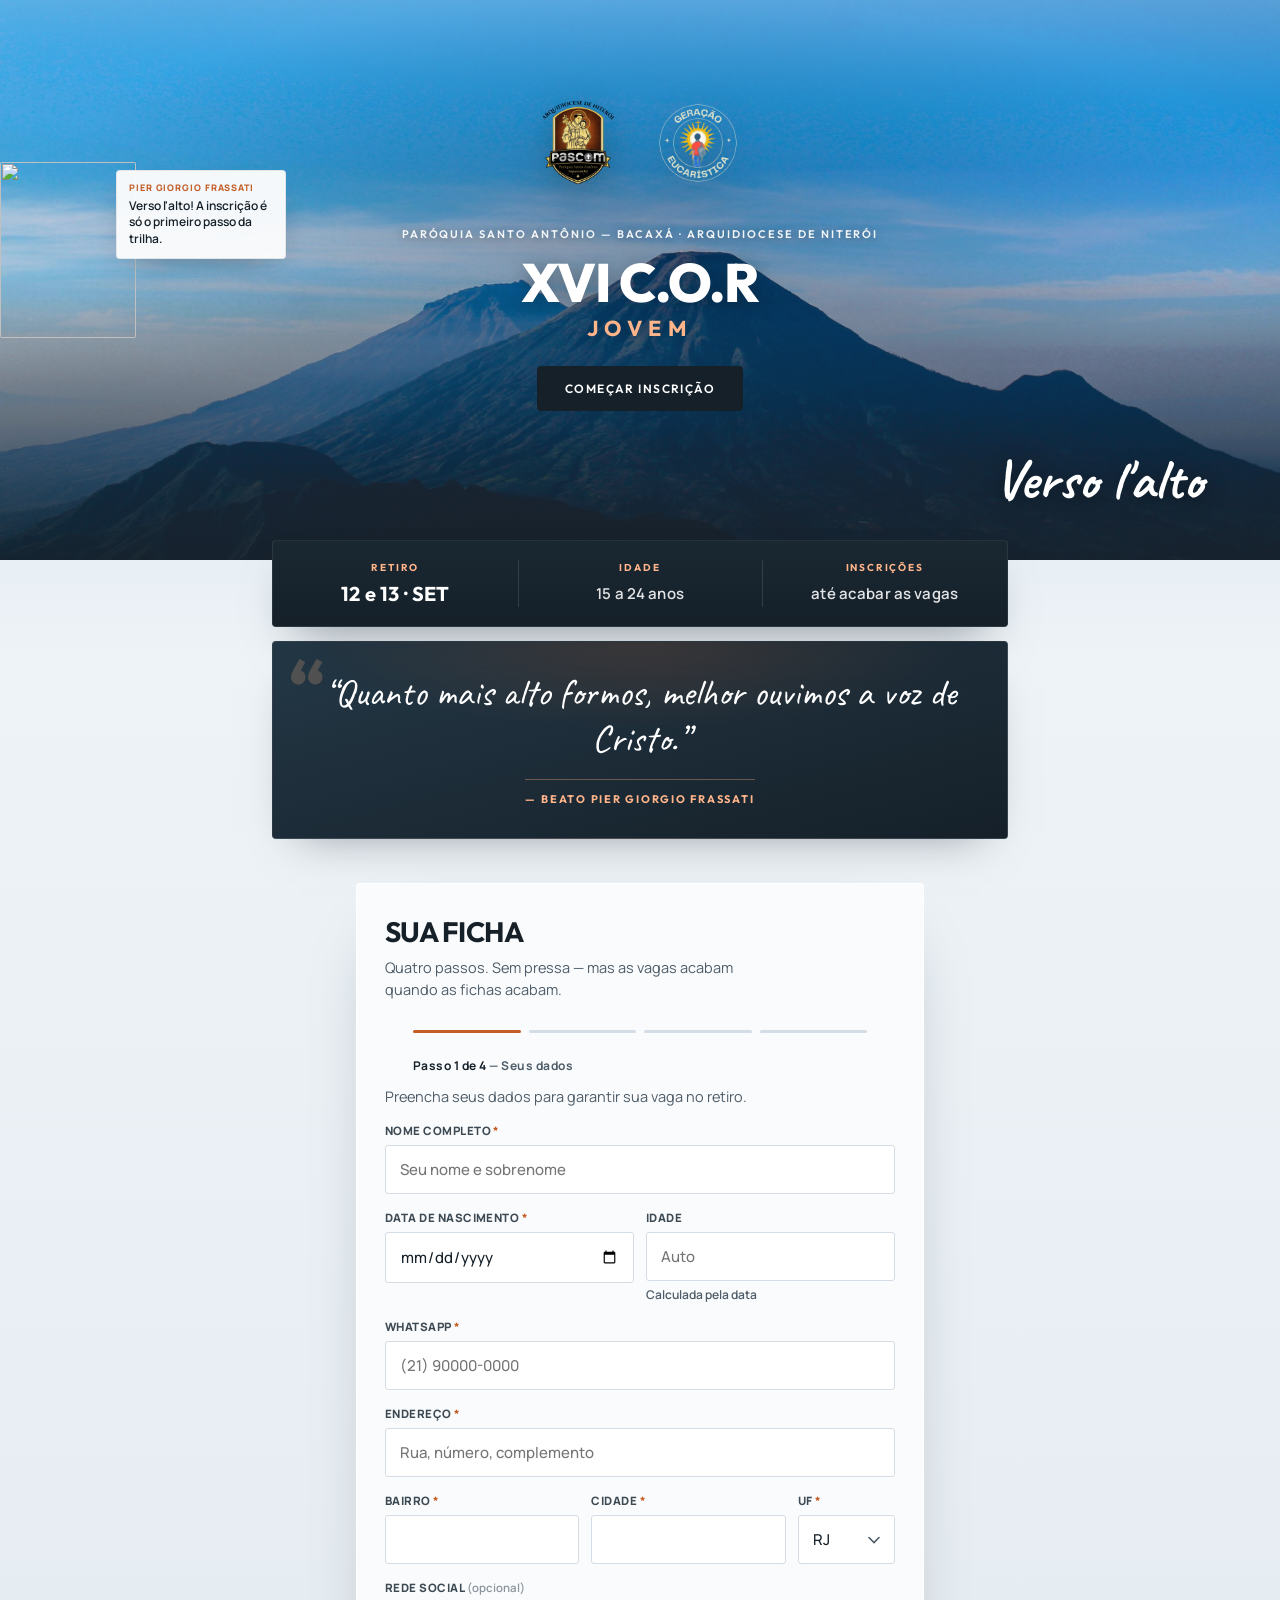
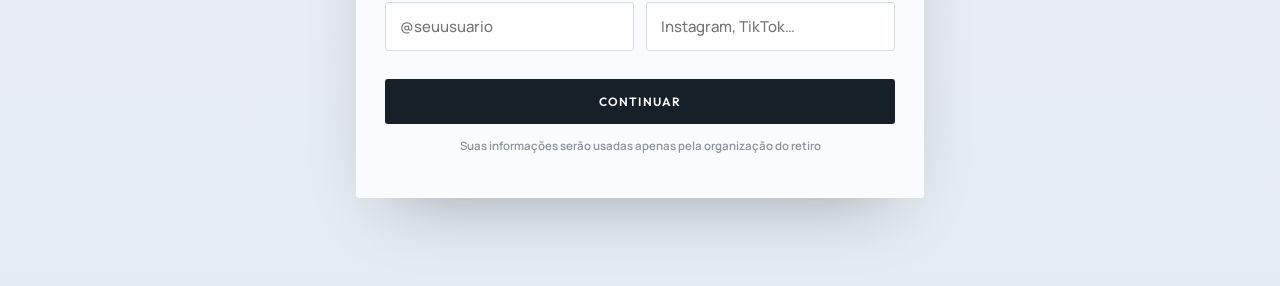
==== index.html @ f39b76f8 "Update registration UI with mountain hero, logos, and capacity features. Co-authored-by: Cursor <cur" ====
<!DOCTYPE html>
<html lang="pt-BR">
<head>
<meta charset="UTF-8">
<meta name="viewport" content="width=device-width, initial-scale=1.0">
<title>XVI C.O.R Jovem — Inscrição</title>
<link rel="preconnect" href="https://fonts.googleapis.com">
<link rel="preconnect" href="https://fonts.gstatic.com" crossorigin>
<link href="https://fonts.googleapis.com/css2?family=Caveat:wght@600;700&family=Manrope:wght@400;500;600;700;800&family=Outfit:wght@500;600;700;800&display=swap" rel="stylesheet">
<link rel="stylesheet" href="site.css">

</head>
<body>

<div class="saint-peeks" id="saintPeeks" aria-hidden="true">
  <div class="peek peek-left" data-i="0">
    <div class="peek-bubble"></div>
    <div class="peek-fig">
      <img src="image/peek-frassati.png" alt="" width="300" height="400" decoding="async">
    </div>
  </div>
  <div class="peek peek-left" data-i="1">
    <div class="peek-bubble"></div>
    <div class="peek-fig">
      <img src="image/peek-teresinha.png" alt="" width="300" height="400" decoding="async">
    </div>
  </div>
  <div class="peek peek-right" data-i="2">
    <div class="peek-bubble"></div>
    <div class="peek-fig">
      <img src="image/peek-carlo.png" alt="" width="300" height="400" decoding="async">
    </div>
  </div>
  <div class="peek peek-right" data-i="3">
    <div class="peek-bubble"></div>
    <div class="peek-fig">
      <img src="image/peek-jp2.png" alt="" width="300" height="400" decoding="async">
    </div>
  </div>
</div>

<header class="hero" aria-label="XVI C.O.R Jovem">
  <img class="hero-photo" src="image/montanha-azul.jpg" alt="" width="1600" height="900" decoding="async" fetchpriority="high">
  <div class="hero-inner">
    <div class="hero-logos" aria-label="Parceiros">
      <img class="hero-logo hero-logo-pascom" src="image/logo-1.png" alt="Pascom — Paróquia Santo Antônio" width="120" height="160" decoding="async">
      <img class="hero-logo hero-logo-geracao" src="image/logo-2.png" alt="Geração Eucarística" width="120" height="120" decoding="async">
    </div>
    <p class="parish">Paróquia Santo Antônio — Bacaxá · Arquidiocese de Niterói</p>
    <h1 class="brand">XVI C.O.R<em>Jovem</em></h1>
    <a class="hero-cta" href="#inscricao">Começar inscrição</a>
  </div>
  <span class="motto" aria-hidden="true">Verso l'alto</span>
</header>

<section class="showcase" aria-label="Sobre o retiro">
  <div class="trail" id="trailMeta">
    <div class="trail-card">
      <div>
        <span class="k">Retiro</span>
        <span class="v">12 e 13 · SET</span>
      </div>
      <div>
        <span class="k">Idade</span>
        <span class="v sm">15 a 24 anos</span>
      </div>
      <div>
        <span class="k">Inscrições</span>
        <span class="v sm" id="trailInsc">até acabar as vagas</span>
      </div>
    </div>
  </div>

  <div class="quote-band" id="quoteBand">
    <blockquote>
      <p>“Quanto mais alto formos, melhor ouvimos a voz de Cristo.”</p>
      <cite>— Beato Pier Giorgio Frassati</cite>
    </blockquote>
  </div>
</section>

<main class="climb" id="inscricao">
  <div class="board">
    <div class="board-head">
      <h2>Sua ficha</h2>
      <p>Quatro passos. Sem pressa — mas as vagas acabam quando as fichas acabam.</p>
    </div>

    <form id="regForm" novalidate>
      <div class="progress" id="progress" aria-hidden="true">
        <span class="current"></span><span></span><span></span><span></span>
      </div>
      <p class="step-label" id="stepLabel"><strong>Passo 1 de 4</strong> — Seus dados</p>

      <section class="step active" data-step="0" aria-labelledby="step1-title">
        <h2 class="sr-only" id="step1-title">Dados do jovem</h2>
        <p class="section-lead">Preencha seus dados para garantir sua vaga no retiro.</p>

        <div class="field">
          <label class="lbl" for="nome">Nome completo <span class="req">*</span></label>
          <input class="ctrl" type="text" id="nome" name="nome" autocomplete="name" required placeholder="Seu nome e sobrenome">
          <p class="field-error" data-for="nome">Informe seu nome completo.</p>
        </div>

        <div class="field">
          <div class="row2">
            <div>
              <label class="lbl" for="nascimento">Data de nascimento <span class="req">*</span></label>
              <input class="ctrl" type="date" id="nascimento" name="nascimento" required>
              <p class="field-error" data-for="nascimento">Informe a data de nascimento.</p>
            </div>
            <div>
              <label class="lbl" for="idade">Idade</label>
              <input class="ctrl" type="number" id="idade" name="idade" min="15" max="24" readonly tabindex="-1" placeholder="Auto">
              <p class="hint">Calculada pela data</p>
            </div>
          </div>
          <p class="field-error" data-for="idade" id="idadeError">O retiro é para jovens de 15 a 24 anos.</p>
        </div>

        <div class="field">
          <label class="lbl" for="whatsapp">WhatsApp <span class="req">*</span></label>
          <input class="ctrl" type="tel" id="whatsapp" name="whatsapp" inputmode="numeric" autocomplete="tel" required placeholder="(21) 90000-0000">
          <p class="field-error" data-for="whatsapp">Informe um WhatsApp válido com DDD.</p>
        </div>

        <div class="field">
          <label class="lbl" for="endereco">Endereço <span class="req">*</span></label>
          <input class="ctrl" type="text" id="endereco" name="endereco" autocomplete="street-address" required placeholder="Rua, número, complemento">
          <p class="field-error" data-for="endereco">Informe o endereço.</p>
        </div>

        <div class="field">
          <div class="row3">
            <div>
              <label class="lbl" for="bairro">Bairro <span class="req">*</span></label>
              <input class="ctrl" type="text" id="bairro" required>
              <p class="field-error" data-for="bairro">Informe o bairro.</p>
            </div>
            <div>
              <label class="lbl" for="cidade">Cidade <span class="req">*</span></label>
              <input class="ctrl" type="text" id="cidade" required>
              <p class="field-error" data-for="cidade">Informe a cidade.</p>
            </div>
            <div>
              <label class="lbl" for="uf">UF <span class="req">*</span></label>
              <select class="ctrl" id="uf" required>
                <option value="">—</option>
                <option value="AC">AC</option><option value="AL">AL</option><option value="AP">AP</option>
                <option value="AM">AM</option><option value="BA">BA</option><option value="CE">CE</option>
                <option value="DF">DF</option><option value="ES">ES</option><option value="GO">GO</option>
                <option value="MA">MA</option><option value="MT">MT</option><option value="MS">MS</option>
                <option value="MG">MG</option><option value="PA">PA</option><option value="PB">PB</option>
                <option value="PR">PR</option><option value="PE">PE</option><option value="PI">PI</option>
                <option value="RJ" selected>RJ</option><option value="RN">RN</option><option value="RS">RS</option>
                <option value="RO">RO</option><option value="RR">RR</option><option value="SC">SC</option>
                <option value="SP">SP</option><option value="SE">SE</option><option value="TO">TO</option>
              </select>
            </div>
          </div>
        </div>

        <div class="field">
          <label class="lbl">Rede social <span class="opt">(opcional)</span></label>
          <div class="row2">
            <input class="ctrl" type="text" id="rede1" placeholder="@seuusuario" autocomplete="off">
            <input class="ctrl" type="text" id="rede1nome" placeholder="Instagram, TikTok…" autocomplete="off">
          </div>
        </div>

        <div class="callout" id="minorBox">
          <p class="callout-title">Contato do responsável (menor de 18 anos)</p>
          <div class="field tight">
            <label class="lbl" for="respNome">Nome do responsável <span class="req">*</span></label>
            <input class="ctrl" type="text" id="respNome" placeholder="Pai, mãe ou responsável">
            <p class="field-error" data-for="respNome">Informe o nome do responsável.</p>
          </div>
          <div class="field tight" style="margin-bottom:10px;">
            <label class="lbl" for="respTel">Telefone do responsável <span class="req">*</span></label>
            <input class="ctrl" type="tel" id="respTel" inputmode="numeric" placeholder="(21) 90000-0000">
            <p class="field-error" data-for="respTel">Informe o telefone do responsável.</p>
          </div>
        </div>
      </section>

      <section class="step" data-step="1" aria-labelledby="step2-title">
        <h2 class="sr-only" id="step2-title">Fé e vida na igreja</h2>
        <p class="section-lead">Conte um pouco sobre sua caminhada de fé.</p>

        <div class="field">
          <span class="lbl">Pais católicos?</span>
          <div class="choice-group" data-group="paisCatolicos">
            <label class="choice"><input type="radio" name="paisCatolicos" value="sim">Sim</label>
            <label class="choice"><input type="radio" name="paisCatolicos" value="nao">Não</label>
          </div>
        </div>
        <div class="field">
          <span class="lbl">Você é católico?</span>
          <div class="choice-group" data-group="ehCatolico">
            <label class="choice"><input type="radio" name="ehCatolico" value="sim">Sim</label>
            <label class="choice"><input type="radio" name="ehCatolico" value="nao">Não</label>
          </div>
        </div>
        <div class="field">
          <span class="lbl">Sacramentos já recebidos</span>
          <div class="check-grid" id="sacramentos">
            <label class="chk"><input type="checkbox" value="Batismo">Batismo</label>
            <label class="chk"><input type="checkbox" value="Primeira Comunhão">1ª Comunhão</label>
            <label class="chk"><input type="checkbox" value="Confissão">Confissão</label>
            <label class="chk"><input type="checkbox" value="Crisma">Crisma</label>
            <label class="chk"><input type="checkbox" value="Matrimônio">Matrimônio</label>
            <label class="chk"><input type="checkbox" value="Ainda não sou católico">Ainda não sou católico</label>
          </div>
        </div>
        <div class="field">
          <label class="lbl" for="movimento">Movimento ou pastoral <span class="opt">(opcional)</span></label>
          <input class="ctrl" type="text" id="movimento" placeholder="Qual e onde? Deixe em branco se não participa">
        </div>
        <div class="field">
          <span class="lbl">Participa das missas dominicais?</span>
          <div class="choice-group" data-group="missas">
            <label class="choice"><input type="radio" name="missas" value="sim">Sim</label>
            <label class="choice"><input type="radio" name="missas" value="nao">Não</label>
          </div>
          <div class="conditional" id="missasOndeBox">
            <input class="ctrl" type="text" id="missasOnde" placeholder="Em qual igreja ou paróquia?">
          </div>
        </div>
      </section>

      <section class="step" data-step="2" aria-labelledby="step3-title">
        <h2 class="sr-only" id="step3-title">Saúde</h2>
        <p class="section-lead">Essas informações ajudam a equipe a cuidar de você com segurança.</p>

        <div class="field">
          <span class="lbl">Possui comorbidade ou problema de saúde?</span>
          <div class="choice-group" data-group="comorbidade">
            <label class="choice"><input type="radio" name="comorbidade" value="sim">Sim</label>
            <label class="choice"><input type="radio" name="comorbidade" value="nao">Não</label>
          </div>
          <div class="conditional" id="comorbidadeQualBox">
            <input class="ctrl" type="text" id="comorbidadeQual" placeholder="Qual?">
          </div>
        </div>
        <div class="field">
          <span class="lbl">Usa medicamento com frequência?</span>
          <div class="choice-group" data-group="medicamento">
            <label class="choice"><input type="radio" name="medicamento" value="sim">Sim</label>
            <label class="choice"><input type="radio" name="medicamento" value="nao">Não</label>
          </div>
          <div class="conditional" id="medicamentoQualBox">
            <input class="ctrl" type="text" id="medicamentoQual" placeholder="Qual medicamento?">
          </div>
        </div>
        <div class="field">
          <span class="lbl">Alergia a medicamento ou alimentação?</span>
          <div class="choice-group" data-group="alergia">
            <label class="choice"><input type="radio" name="alergia" value="sim">Sim</label>
            <label class="choice"><input type="radio" name="alergia" value="nao">Não</label>
          </div>
          <div class="conditional" id="alergiaQualBox">
            <input class="ctrl" type="text" id="alergiaQual" placeholder="Qual alergia?">
          </div>
        </div>
        <div class="field">
          <label class="lbl">Em caso de urgência <span class="req">*</span></label>
          <div class="row2">
            <div>
              <input class="ctrl" type="text" id="urgenciaNome" required placeholder="Nome do contato">
              <p class="field-error" data-for="urgenciaNome">Informe o nome.</p>
            </div>
            <div>
              <select class="ctrl" id="urgenciaParentesco" required>
                <option value="">Parentesco</option>
                <option value="Pai">Pai</option>
                <option value="Mãe">Mãe</option>
                <option value="Avô/Avó">Avô/Avó</option>
                <option value="Irmão/Irmã">Irmão/Irmã</option>
                <option value="Tio/Tia">Tio/Tia</option>
                <option value="Cônjuge">Cônjuge</option>
                <option value="Responsável legal">Responsável legal</option>
                <option value="Outro">Outro</option>
              </select>
              <p class="field-error" data-for="urgenciaParentesco">Informe o parentesco.</p>
            </div>
          </div>
          <div style="margin-top:10px;">
            <input class="ctrl" type="tel" id="urgenciaTel" inputmode="numeric" required placeholder="(21) 90000-0000">
            <p class="field-error" data-for="urgenciaTel">Informe o telefone.</p>
          </div>
        </div>
      </section>

      <section class="step" data-step="3" aria-labelledby="step4-title">
        <h2 class="sr-only" id="step4-title">Sobre o retiro e confirmação</h2>
        <p class="section-lead">Último passo — expectativas e confirmação da inscrição.</p>

        <div class="field">
          <label class="lbl" for="comoSoube">Como soube do XVI C.O.R Jovem? <span class="opt">(opcional)</span></label>
          <input class="ctrl" type="text" id="comoSoube" placeholder="Indicação, redes, paróquia…">
        </div>
        <div class="field">
          <label class="lbl" for="expectativa">Sua expectativa para o retiro <span class="opt">(opcional)</span></label>
          <textarea class="ctrl" id="expectativa" placeholder="O que você espera viver nesses dias?"></textarea>
        </div>
        <div class="field">
          <span class="lbl">Quer adquirir a camisa do retiro?</span>
          <p class="hint" style="margin-bottom:8px;">O valor será informado em breve pela equipe.</p>
          <div class="choice-group" data-group="camisa">
            <label class="choice"><input type="radio" name="camisa" value="sim">Sim</label>
            <label class="choice"><input type="radio" name="camisa" value="nao">Não</label>
          </div>
          <div class="conditional" id="camisaTamanhoBox">
            <label class="lbl" for="tamanho">Tamanho</label>
            <select class="ctrl" id="tamanho">
              <option value="">Selecione</option>
              <option>PP</option><option>P</option><option>M</option>
              <option>G</option><option>GG</option><option>XG</option>
            </select>
          </div>
        </div>
        <div class="field">
          <div class="consent">
            <p>Declaro que as informações preenchidas nesta ficha são verdadeiras e autorizo minha participação no XVI C.O.R Jovem, nos dias 12 e 13 de setembro.</p>
            <label class="consent-check">
              <input type="checkbox" id="consentCheck" required>
              <span>Li e confirmo as informações acima</span>
            </label>
            <p class="field-error" data-for="consentCheck">Confirme as informações para continuar.</p>
          </div>
        </div>
        <div class="callout" id="respConsentBox">
          <p class="callout-title">Autorização do responsável</p>
          <div class="field tight">
            <label class="lbl" for="respCpf">CPF do responsável <span class="req">*</span></label>
            <input class="ctrl" type="text" id="respCpf" inputmode="numeric" placeholder="000.000.000-00" maxlength="14">
            <p class="field-error" data-for="respCpf">Informe o CPF do responsável.</p>
          </div>
          <label class="consent-check" style="margin:12px 0 10px;">
            <input type="checkbox" id="respConsentCheck">
            <span>Na condição de responsável, declaro que li todas as informações desta ficha, que são verídicas, e autorizo o(a) jovem acima descrito a participar do XVI C.O.R Jovem, nos dias 12 e 13 de setembro.</span>
          </label>
          <p class="field-error" data-for="respConsentCheck">O responsável precisa autorizar a participação.</p>
        </div>
      </section>

      <div class="nav">
        <button type="button" class="btn btn-ghost" id="prevBtn" hidden>Voltar</button>
        <button type="button" class="btn btn-primary" id="nextBtn">Continuar</button>
        <button type="submit" class="btn btn-primary" id="submitBtn" hidden>Confirmar inscrição</button>
      </div>
      <p class="privacy">Suas informações serão usadas apenas pela organização do retiro</p>
      <p class="banner-err" id="errorMsg" role="alert"></p>
    </form>

    <div class="success" id="successPanel">
      <div class="badge" aria-hidden="true">✓</div>
      <h2>No cume!</h2>
      <p>Que alegria, <span class="name" id="successName"></span>!</p>
      <p>Sua inscrição no XVI C.O.R Jovem está confirmada. Fique de olho no WhatsApp — a organização envia o próximo passo em breve.</p>
      <p class="privacy" style="margin-top:18px" id="successId"></p>
    </div>

    <div class="closed" id="closedPanel" role="status">
      <div class="badge" aria-hidden="true">70</div>
      <h2>Inscrições encerradas</h2>
      <p>As <strong>70 vagas</strong> do XVI C.O.R Jovem já foram preenchidas.</p>
      <p>Obrigado pelo interesse! Se surgir alguma vaga, a organização avisará pelos canais da paróquia.</p>
      <p class="spots">Limite atingido · Verso l'alto</p>
    </div>
  </div>
</main>

<script src="config.js"></script>
<script>
(function(){
  const DRAFT_KEY = 'cor-jovem-draft-v1';
  const STEPS = [
    { label: 'Seus dados' },
    { label: 'Fé e igreja' },
    { label: 'Saúde' },
    { label: 'Confirmação' }
  ];

  const form = document.getElementById('regForm');
  const steps = [...form.querySelectorAll('.step')];
  const progress = document.getElementById('progress');
  const stepLabel = document.getElementById('stepLabel');
  const prevBtn = document.getElementById('prevBtn');
  const nextBtn = document.getElementById('nextBtn');
  const submitBtn = document.getElementById('submitBtn');
  const errorMsg = document.getElementById('errorMsg');
  const idade = document.getElementById('idade');
  const nascimento = document.getElementById('nascimento');
  const minorBox = document.getElementById('minorBox');
  const respConsentBox = document.getElementById('respConsentBox');

  let current = 0;

  const FIELD_IDS = [
    'nome','nascimento','whatsapp','endereco','bairro','cidade','uf',
    'rede1','rede1nome','respNome','respTel','respCpf',
    'movimento','missasOnde','comorbidadeQual','medicamentoQual','alergiaQual',
    'urgenciaNome','urgenciaParentesco','urgenciaTel','comoSoube','expectativa','tamanho'
  ];
  const RADIO_NAMES = [
    'paisCatolicos','ehCatolico','missas','comorbidade','medicamento','alergia','camisa'
  ];

  function showError(msg){
    errorMsg.textContent = msg;
    errorMsg.classList.add('show');
  }
  function clearBanner(){ errorMsg.classList.remove('show'); }

  function setFieldError(id, on){
    const el = document.getElementById(id);
    const err = form.querySelector('.field-error[data-for="'+id+'"]');
    if(el) el.classList.toggle('is-invalid', !!on);
    if(err) err.classList.toggle('show', !!on);
  }

  function clearFieldErrors(scope){
    (scope || form).querySelectorAll('.is-invalid').forEach(el => el.classList.remove('is-invalid'));
    (scope || form).querySelectorAll('.field-error.show').forEach(el => el.classList.remove('show'));
  }

  function maskPhone(v){
    const d = v.replace(/\D/g,'').slice(0,11);
    if(d.length <= 2) return d.length ? '('+d : '';
    if(d.length <= 7) return '('+d.slice(0,2)+') '+d.slice(2);
    return '('+d.slice(0,2)+') '+d.slice(2,7)+'-'+d.slice(7);
  }
  function maskCpf(v){
    const d = v.replace(/\D/g,'').slice(0,11);
    if(d.length <= 3) return d;
    if(d.length <= 6) return d.slice(0,3)+'.'+d.slice(3);
    if(d.length <= 9) return d.slice(0,3)+'.'+d.slice(3,6)+'.'+d.slice(6);
    return d.slice(0,3)+'.'+d.slice(3,6)+'.'+d.slice(6,9)+'-'+d.slice(9);
  }
  function phoneOk(v){
    const d = v.replace(/\D/g,'');
    return d.length >= 10 && d.length <= 11;
  }

  ['whatsapp','respTel','urgenciaTel'].forEach(id=>{
    const el = document.getElementById(id);
    el.addEventListener('input', ()=>{ el.value = maskPhone(el.value); saveDraft(); });
  });
  document.getElementById('respCpf').addEventListener('input', e=>{
    e.target.value = maskCpf(e.target.value);
    saveDraft();
  });

  document.querySelectorAll('.choice-group').forEach(group=>{
    group.querySelectorAll('input[type=radio]').forEach(inp=>{
      inp.addEventListener('change', ()=>{
        group.querySelectorAll('.choice').forEach(c=>c.classList.remove('active'));
        inp.closest('.choice').classList.add('active');
        toggleConditionals();
        saveDraft();
      });
    });
  });
  document.querySelectorAll('.chk input').forEach(inp=>{
    inp.addEventListener('change', ()=>{
      inp.closest('.chk').classList.toggle('active', inp.checked);
      saveDraft();
    });
  });

  FIELD_IDS.forEach(id=>{
    const el = document.getElementById(id);
    if(!el) return;
    el.addEventListener('change', saveDraft);
    if(el.tagName !== 'SELECT') el.addEventListener('input', ()=>{
      if(['whatsapp','respTel','urgenciaTel','respCpf'].includes(id)) return;
      saveDraft();
    });
  });

  function toggleConditionals(){
    [
      ['missas','missasOndeBox','sim'],
      ['comorbidade','comorbidadeQualBox','sim'],
      ['medicamento','medicamentoQualBox','sim'],
      ['alergia','alergiaQualBox','sim'],
      ['camisa','camisaTamanhoBox','sim']
    ].forEach(([name, boxId, val])=>{
      const checked = document.querySelector('input[name="'+name+'"]:checked');
      document.getElementById(boxId).classList.toggle('show', !!(checked && checked.value === val));
    });
  }

  function isMinor(){
    const v = parseInt(idade.value, 10);
    return !!(v && v < 18);
  }
  function updateMinorState(){
    const minor = isMinor();
    minorBox.classList.toggle('show', minor);
    respConsentBox.classList.toggle('show', minor);
  }
  function calcAge(dateStr){
    if(!dateStr) return null;
    const birth = new Date(dateStr + 'T12:00:00');
    const today = new Date();
    let age = today.getFullYear() - birth.getFullYear();
    const m = today.getMonth() - birth.getMonth();
    if(m < 0 || (m === 0 && today.getDate() < birth.getDate())) age--;
    return age;
  }

  nascimento.addEventListener('change', ()=>{
    const age = calcAge(nascimento.value);
    if(age != null && age > 0 && age < 100){
      idade.value = age;
      updateMinorState();
      setFieldError('idade', age < 15 || age > 24);
    }
    saveDraft();
  });
  nascimento.addEventListener('input', ()=>{
    if(nascimento.value) nascimento.dispatchEvent(new Event('change'));
  });

  function saveDraft(){
    try{
      const draft = { step: current, fields: {}, radios: {}, checks: [] };
      FIELD_IDS.forEach(id=>{
        const el = document.getElementById(id);
        if(el) draft.fields[id] = el.value;
      });
      RADIO_NAMES.forEach(name=>{
        const el = document.querySelector('input[name="'+name+'"]:checked');
        if(el) draft.radios[name] = el.value;
      });
      draft.checks = [...document.querySelectorAll('#sacramentos input:checked')].map(i=>i.value);
      draft.consent = document.getElementById('consentCheck').checked;
      draft.respConsent = document.getElementById('respConsentCheck').checked;
      localStorage.setItem(DRAFT_KEY, JSON.stringify(draft));
    }catch(_){}
  }

  function restoreDraft(){
    try{
      const raw = localStorage.getItem(DRAFT_KEY);
      if(!raw) return;
      const draft = JSON.parse(raw);
      Object.entries(draft.fields || {}).forEach(([id, val])=>{
        const el = document.getElementById(id);
        if(el && val != null) el.value = val;
      });
      Object.entries(draft.radios || {}).forEach(([name, val])=>{
        const inp = document.querySelector('input[name="'+name+'"][value="'+val+'"]');
        if(inp){
          inp.checked = true;
          inp.closest('.choice')?.classList.add('active');
        }
      });
      (draft.checks || []).forEach(val=>{
        const inp = document.querySelector('#sacramentos input[value="'+val+'"]');
        if(inp){ inp.checked = true; inp.closest('.chk')?.classList.add('active'); }
      });
      if(draft.consent) document.getElementById('consentCheck').checked = true;
      if(draft.respConsent) document.getElementById('respConsentCheck').checked = true;
      if(nascimento.value){
        const age = calcAge(nascimento.value);
        if(age != null){ idade.value = age; updateMinorState(); }
      }
      toggleConditionals();
      if(typeof draft.step === 'number') current = draft.step;
    }catch(_){}
  }

  function clearDraft(){
    try{ localStorage.removeItem(DRAFT_KEY); }catch(_){}
  }

  function goTo(n){
    current = Math.max(0, Math.min(STEPS.length - 1, n));
    steps.forEach((s,i)=> s.classList.toggle('active', i === current));
    [...progress.children].forEach((bar,i)=>{
      bar.classList.toggle('done', i < current);
      bar.classList.toggle('current', i === current);
    });
    stepLabel.innerHTML = '<strong>Passo '+(current+1)+' de '+STEPS.length+'</strong> — '+STEPS[current].label;
    prevBtn.hidden = current === 0;
    nextBtn.hidden = current === STEPS.length - 1;
    submitBtn.hidden = current !== STEPS.length - 1;
    clearBanner();
    saveDraft();
  }

  function validateStep(n){
    clearFieldErrors(steps[n]);
    clearBanner();
    let ok = true;

    if(n === 0){
      const nome = document.getElementById('nome').value.trim();
      const nasc = nascimento.value;
      const age = calcAge(nasc);
      const whatsapp = document.getElementById('whatsapp').value.trim();
      const endereco = document.getElementById('endereco').value.trim();
      const bairro = document.getElementById('bairro').value.trim();
      const cidade = document.getElementById('cidade').value.trim();
      const uf = document.getElementById('uf').value;

      if(!nome){ setFieldError('nome', true); ok = false; }
      if(!nasc){ setFieldError('nascimento', true); ok = false; }
      if(age != null){
        idade.value = age;
        updateMinorState();
        if(age < 15 || age > 24){ setFieldError('idade', true); ok = false; }
      }
      if(!phoneOk(whatsapp)){ setFieldError('whatsapp', true); ok = false; }
      if(!endereco){ setFieldError('endereco', true); ok = false; }
      if(!bairro){ setFieldError('bairro', true); ok = false; }
      if(!cidade){ setFieldError('cidade', true); ok = false; }
      if(!uf){ ok = false; showError('Selecione a UF.'); }

      if(isMinor()){
        const rn = document.getElementById('respNome').value.trim();
        const rt = document.getElementById('respTel').value.trim();
        if(!rn){ setFieldError('respNome', true); ok = false; }
        if(!phoneOk(rt)){ setFieldError('respTel', true); ok = false; }
      }
    }

    if(n === 2){
      const un = document.getElementById('urgenciaNome').value.trim();
      const up = document.getElementById('urgenciaParentesco').value;
      const ut = document.getElementById('urgenciaTel').value.trim();
      if(!un){ setFieldError('urgenciaNome', true); ok = false; }
      if(!up){ setFieldError('urgenciaParentesco', true); ok = false; }
      if(!phoneOk(ut)){ setFieldError('urgenciaTel', true); ok = false; }
    }

    if(n === 3){
      if(!document.getElementById('consentCheck').checked){
        setFieldError('consentCheck', true); ok = false;
      }
      if(isMinor()){
        const cpf = document.getElementById('respCpf').value.replace(/\D/g,'');
        if(cpf.length !== 11){ setFieldError('respCpf', true); ok = false; }
        if(!document.getElementById('respConsentCheck').checked){
          setFieldError('respConsentCheck', true); ok = false;
        }
      }
      const camisa = document.querySelector('input[name="camisa"]:checked');
      if(camisa && camisa.value === 'sim' && !document.getElementById('tamanho').value){
        showError('Selecione o tamanho da camisa.');
        ok = false;
      }
    }

    if(!ok && !errorMsg.classList.contains('show')){
      showError('Confira os campos destacados neste passo.');
    }
    return ok;
  }

  prevBtn.addEventListener('click', ()=> goTo(current - 1));
  nextBtn.addEventListener('click', ()=>{
    if(validateStep(current)) goTo(current + 1);
  });

  form.addEventListener('submit', async (e)=>{
    e.preventDefault();
    if(!validateStep(3)) return;
    if(!window.COR_API){
      showError('Configuração não carregou. Abra a pasta completa do projeto.');
      return;
    }

    const nome = document.getElementById('nome').value.trim();
    const idadeVal = parseInt(idade.value, 10);
    const minor = isMinor();
    const whatsapp = document.getElementById('whatsapp').value.trim();
    const rg = name => {
      const el = document.querySelector('input[name="'+name+'"]:checked');
      return el ? el.value : null;
    };

    const row = {
      nome,
      nascimento: nascimento.value,
      idade: idadeVal,
      whatsapp,
      endereco: document.getElementById('endereco').value.trim(),
      bairro: document.getElementById('bairro').value.trim(),
      cidade: document.getElementById('cidade').value.trim(),
      uf: document.getElementById('uf').value,
      rede_usuario: document.getElementById('rede1').value.trim() || null,
      rede_nome: document.getElementById('rede1nome').value.trim() || null,
      menor_idade: minor,
      responsavel_nome: minor ? document.getElementById('respNome').value.trim() : null,
      responsavel_telefone: minor ? document.getElementById('respTel').value.trim() : null,
      responsavel_cpf: minor ? document.getElementById('respCpf').value.trim() : null,
      pais_catolicos: rg('paisCatolicos'),
      eh_catolico: rg('ehCatolico'),
      sacramentos: [...document.querySelectorAll('#sacramentos input:checked')].map(i=>i.value),
      movimento_pastoral: document.getElementById('movimento').value.trim() || null,
      missas_dominicais: rg('missas'),
      missas_onde: document.getElementById('missasOnde').value.trim() || null,
      comorbidade: rg('comorbidade'),
      comorbidade_qual: document.getElementById('comorbidadeQual').value.trim() || null,
      medicamento: rg('medicamento'),
      medicamento_qual: document.getElementById('medicamentoQual').value.trim() || null,
      alergia: rg('alergia'),
      alergia_qual: document.getElementById('alergiaQual').value.trim() || null,
      urgencia_nome: document.getElementById('urgenciaNome').value.trim(),
      urgencia_parentesco: document.getElementById('urgenciaParentesco').value || null,
      urgencia_telefone: document.getElementById('urgenciaTel').value.trim(),
      como_soube: document.getElementById('comoSoube').value.trim() || null,
      expectativa: document.getElementById('expectativa').value.trim() || null,
      camisa: rg('camisa'),
      tamanho_camisa: document.getElementById('tamanho').value || null,
      status: 'nova'
    };

    submitBtn.disabled = true;
    submitBtn.textContent = 'Enviando…';

    try{
      const max = (window.COR_CONFIG && window.COR_CONFIG.maxInscricoes) || 70;
      const count = await window.COR_API.countActive();
      if(count >= max){
        showClosed();
        return;
      }

      const dupes = await window.COR_API.findByWhatsapp(whatsapp);
      const active = dupes.filter(d => d.status !== 'cancelada');
      if(active.length){
        showError('Já existe uma inscrição com este WhatsApp (' + (active[0].nome || 'outro jovem') + '). Se precisar corrigir, fale com a organização.');
        submitBtn.disabled = false;
        submitBtn.textContent = 'Confirmar inscrição';
        return;
      }

      const saved = await window.COR_API.insert(row);
      const id = Array.isArray(saved) && saved[0] ? saved[0].id : null;
      clearDraft();
      document.getElementById('successName').textContent = nome.split(' ')[0];
      if(id){
        document.getElementById('successId').textContent = 'Protocolo: ' + String(id).slice(0, 8).toUpperCase();
      }
      form.style.display = 'none';
      document.querySelector('.board-head').style.display = 'none';
      const tm = document.getElementById('trailMeta');
      const qb = document.getElementById('quoteBand');
      if(tm) tm.style.display = 'none';
      if(qb) qb.style.display = 'none';
      document.getElementById('successPanel').classList.add('show');
    }catch(err){
      console.error(err);
      showError('Não deu pra enviar agora. Verifique sua conexão e tente de novo.');
      submitBtn.disabled = false;
      submitBtn.textContent = 'Confirmar inscrição';
    }
  });

  function showClosed(){
    form.style.display = 'none';
    const head = document.querySelector('.board-head');
    if(head) head.style.display = 'none';
    document.getElementById('successPanel').classList.remove('show');
    document.getElementById('closedPanel').classList.add('show');
    const trail = document.getElementById('trailInsc');
    if(trail) trail.textContent = 'encerradas';
    const qb = document.getElementById('quoteBand');
    if(qb){
      const p = qb.querySelector('blockquote p');
      if(p) p.textContent = 'As vagas se esgotaram — mas a trilha continua no coração de cada um.';
    }
  }

  async function checkCapacity(){
    if(!window.COR_API || !window.COR_CONFIG) return;
    try{
      const max = window.COR_CONFIG.maxInscricoes || 70;
      const count = await window.COR_API.countActive();
      const trail = document.getElementById('trailInsc');
      if(count >= max){
        showClosed();
      }else if(trail){
        const left = max - count;
        trail.textContent = left <= 10 ? left + ' vagas' : 'até acabar as vagas';
      }
    }catch(err){
      console.error(err);
    }
  }

  restoreDraft();
  goTo(current);
  checkCapacity();

  /* Santos peeping + frases */
  (function saintPeeks(){
    const root = document.getElementById('saintPeeks');
    if(!root) return;

    const lines = [
      { who:'Pier Giorgio Frassati', text:'Verso l\'alto! A inscrição é só o primeiro passo da trilha.' },
      { who:'Sta. Teresinha', text:'Pequenas coisas, grande amor — começa pelo seu nome completo.' },
      { who:'Carlo Acutis', text:'A Eucaristia é a minha autoestrada para o céu. Dá o próximo passo com fé.' },
      { who:'João Paulo II', text:'Não tenham medo! O C.O.R Jovem te espera no alto.' }
    ];

    const peeks = [...root.querySelectorAll('.peek')];
    let i = 0;
    let hideT = null;
    const reduce = window.matchMedia('(prefers-reduced-motion: reduce)').matches;

    function speak(){
      peeks.forEach(p => {
        p.classList.remove('on');
        const b = p.querySelector('.peek-bubble');
        b.classList.remove('show','hide');
        b.innerHTML = '';
      });

      const peek = peeks[i % peeks.length];
      const line = lines[i % lines.length];
      const bubble = peek.querySelector('.peek-bubble');
      peek.classList.add('on');
      bubble.innerHTML = '<span class="who">'+line.who+'</span>'+line.text;
      void bubble.offsetWidth;
      bubble.classList.add('show');
      i++;

      clearTimeout(hideT);
      hideT = setTimeout(()=>{
        bubble.classList.remove('show');
        bubble.classList.add('hide');
        setTimeout(()=>{
          peek.classList.remove('on');
          bubble.classList.remove('hide');
          setTimeout(speak, reduce ? 400 : 700);
        }, reduce ? 100 : 320);
      }, reduce ? 5000 : 4200);
    }

    setTimeout(speak, reduce ? 400 : 1000);
  })();
})();
</script>
</body>
</html>
---- site.css ----
/* XVI C.O.R Jovem — visual "cume ao amanhecer" */
:root{
  --ink:#152029;
  --slate:#4d5c68;
  --mist:#d4dde5;
  --paper:#fafbfc;
  --paper2:#eef3f7;
  --copper:#c45c26;
  --copper-soft:rgba(196,92,38,.12);
  --ice:#2f6f8f;
  --snow:#fff;
  --ok:#2a8f52;
  --err:#9c4a3a;
  --err-bg:#f7ebe8;
  --ease:cubic-bezier(.22,.72,.2,1);
}

*{box-sizing:border-box}
html{scroll-behavior:smooth}
html,body{margin:0;padding:0}
body{
  font-family:'Manrope',sans-serif;
  color:var(--ink);
  min-height:100vh;
  background:
    radial-gradient(ellipse 100% 50% at 50% -10%, #d2e4f0 0%, transparent 50%),
    linear-gradient(180deg, #c5d8e6 0%, var(--paper2) 35%, #e4ebf1 100%);
  overflow-x:hidden;
}

/* ——— HERO ——— */
.hero{
  position:relative;
  min-height:min(70vh, 560px);
  display:grid;
  place-items:center;
  overflow:hidden;
  background:#3d6f8f;
}
.hero-photo{
  position:absolute; inset:0;
  width:100%; height:100%;
  object-fit:cover;
  object-position:center 82%;
  z-index:0;
  animation:drift 28s ease-in-out alternate infinite;
}
@keyframes drift{
  from{transform:scale(1.04) translateY(0)}
  to{transform:scale(1.1) translateY(-2%)}
}
.hero::before{
  content:"";
  position:absolute; inset:0; z-index:1;
  background:
    radial-gradient(ellipse 70% 55% at 50% 38%, rgba(21,32,41,.28) 0%, transparent 70%),
    linear-gradient(180deg, rgba(250,251,252,.35) 0%, transparent 30%),
    linear-gradient(180deg, transparent 48%, rgba(21,32,41,.4) 72%, rgba(21,32,41,.82) 100%);
  pointer-events:none;
}
.hero-inner{
  position:relative; z-index:3;
  width:min(720px, 92vw);
  text-align:center;
  padding: 48px 16px 120px;
  animation:rise .9s var(--ease) both;
}
.hero-logos{
  display:flex;
  align-items:center;
  justify-content:center;
  gap: clamp(16px, 4vw, 28px);
  margin: 0 auto 18px;
}
.hero-logo{
  display:block;
  height: auto;
  object-fit: contain;
  filter: drop-shadow(0 8px 18px rgba(21,32,41,.28));
}
.hero-logo-pascom{
  width: clamp(64px, 14vw, 88px);
}
.hero-logo-geracao{
  width: clamp(72px, 15vw, 96px);
  border-radius: 50%;
}
@keyframes rise{
  from{opacity:0; transform:translateY(22px)}
  to{opacity:1; transform:none}
}
.parish{
  margin:0 0 16px;
  font-family:'Outfit',sans-serif;
  font-size:11px;
  font-weight:600;
  letter-spacing:.18em;
  text-transform:uppercase;
  color:rgba(255,255,255,.92);
  text-shadow:0 1px 10px rgba(21,32,41,.45);
}
.brand{
  margin:0;
  font-family:'Outfit',sans-serif;
  font-weight:800;
  font-size:clamp(34px, 7.5vw, 54px);
  line-height:.95;
  letter-spacing:-.02em;
  text-transform:uppercase;
  color:#fff;
  text-shadow:0 2px 18px rgba(21,32,41,.4);
}
.brand em{
  display:block;
  margin-top:10px;
  font-style:normal;
  font-weight:700;
  font-size:.4em;
  letter-spacing:.3em;
  color:#ffb48a;
  text-shadow:0 1px 12px rgba(21,32,41,.35);
}
.hero-lead{
  margin:20px auto 0;
  max-width:28ch;
  font-size:clamp(15px, 2.2vw, 17px);
  font-weight:500;
  line-height:1.5;
  color:rgba(21,32,41,.78);
}
.hero-cta{
  display:inline-flex;
  margin-top:28px;
  padding:15px 28px;
  border:none;
  border-radius:4px;
  background:var(--ink);
  color:var(--snow);
  font-family:'Outfit',sans-serif;
  font-size:12px;
  font-weight:600;
  letter-spacing:.12em;
  text-transform:uppercase;
  text-decoration:none;
  transition:transform .15s, background .15s;
}
.hero-cta:hover{background:#000; transform:translateY(-1px)}
.motto{
  position:absolute; z-index:3;
  right:max(20px, 6vw);
  bottom:max(28px, 5vh);
  font-family:'Caveat',cursive;
  font-weight:700;
  font-size:clamp(36px, 8vw, 56px);
  color:var(--snow);
  transform:rotate(-8deg);
  text-shadow:0 4px 20px rgba(0,0,0,.45);
  pointer-events:none;
  animation:rise 1.1s .2s var(--ease) both;
}

/* Showcase — infos + citação */
.showcase{
  position:relative;
  z-index:4;
  margin: -20px 16px 0;
  max-width:760px;
  margin-left:auto;
  margin-right:auto;
  padding:0 0 8px;
}
.trail{
  max-width:100%;
  margin:0;
  padding:0 12px;
  position:relative;
  z-index:2;
}
.trail-card{
  display:grid;
  grid-template-columns:repeat(3,minmax(0,1fr));
  gap:0;
  background:linear-gradient(180deg, #1a2832 0%, #152029 100%);
  border:1px solid rgba(255,255,255,.08);
  border-radius:4px;
  overflow:hidden;
  box-shadow:0 24px 50px -24px rgba(21,32,41,.55);
}
.trail-card > div{
  padding:20px 12px;
  text-align:center;
  position:relative;
}
.trail-card > div + div::before{
  content:"";
  position:absolute;
  left:0; top:22%; bottom:22%;
  width:1px;
  background:rgba(255,255,255,.12);
}
.trail-card .k{
  display:block;
  font-family:'Outfit',sans-serif;
  font-size:10px;
  font-weight:700;
  letter-spacing:.18em;
  text-transform:uppercase;
  color:#ffb48a;
  margin-bottom:8px;
}
.trail-card .v{
  font-family:'Outfit',sans-serif;
  font-size:clamp(15px, 3.2vw, 20px);
  font-weight:700;
  letter-spacing:.01em;
  color:#fff;
  line-height:1.15;
}
.trail-card .v.sm{
  font-family:'Manrope',sans-serif;
  font-size:clamp(13px, 2.8vw, 15px);
  font-weight:600;
  color:rgba(255,255,255,.88);
}

.quote-band{
  max-width:100%;
  margin:14px 12px 0;
  padding:0;
  text-align:center;
}
.quote-band blockquote{
  margin:0;
  padding:28px 22px 30px;
  background:
    radial-gradient(ellipse 80% 80% at 50% 0%, rgba(196,92,38,.18) 0%, transparent 55%),
    linear-gradient(165deg, #243846 0%, #152029 100%);
  border:1px solid rgba(255,255,255,.1);
  border-radius:4px;
  box-shadow:0 20px 44px -28px rgba(21,32,41,.5);
  position:relative;
  overflow:hidden;
}
.quote-band blockquote::before{
  content:"“";
  position:absolute;
  top:8px; left:16px;
  font-family:'Outfit',sans-serif;
  font-size:72px;
  font-weight:800;
  line-height:1;
  color:rgba(255,180,138,.22);
  pointer-events:none;
}
.quote-band p{
  margin:0;
  position:relative;
  font-family:'Caveat',cursive;
  font-size:clamp(28px, 5.5vw, 38px);
  line-height:1.22;
  color:#fff;
}
.quote-band cite{
  display:inline-block;
  margin-top:16px;
  padding-top:12px;
  border-top:1px solid rgba(255,180,138,.35);
  font-style:normal;
  font-family:'Outfit',sans-serif;
  font-size:11px;
  font-weight:700;
  letter-spacing:.16em;
  text-transform:uppercase;
  color:#ffb48a;
}

@media(max-width:520px){
  .showcase{margin-top:-12px}
  .trail-card{grid-template-columns:1fr}
  .trail-card > div + div::before{
    left:18%; right:18%; top:0; bottom:auto; width:auto; height:1px;
  }
  .trail-card > div{padding:16px 14px}
}

/* ——— Santos ——— */
.saint-peeks{position:fixed;inset:0;pointer-events:none;z-index:8;overflow:hidden}
.peek{position:absolute;width:148px;opacity:0;transition:opacity .4s var(--ease)}
.peek.on{opacity:1}
.peek-left{left:0}
.peek-right{right:0}
.peek[data-i="0"]{top:18%}
.peek[data-i="1"]{top:48%}
.peek[data-i="2"]{top:14%}
.peek[data-i="3"]{top:50%}
.peek-fig{
  width:136px;height:176px;overflow:hidden;
  border-radius:2px;
  filter:drop-shadow(0 16px 28px rgba(21,32,41,.3));
  transform:translateX(-80%);
  transition:transform .8s var(--ease);
}
.peek-right .peek-fig{margin-left:auto;transform:translateX(80%)}
.peek.on .peek-fig,.peek-right.on .peek-fig{transform:translateX(0)}
.peek-fig img{display:block;width:100%;height:100%;object-fit:cover;object-position:center top}
.peek-bubble{
  position:absolute;top:8px;width:170px;padding:11px 12px;
  background:rgba(250,251,252,.97);
  color:var(--ink);
  border:1px solid rgba(21,32,41,.08);
  border-radius:4px;
  font-size:12px;font-weight:600;line-height:1.35;
  box-shadow:0 14px 32px -16px rgba(21,32,41,.45);
  opacity:0;visibility:hidden;transform:scale(.72);z-index:2;
}
.peek-left .peek-bubble{left:116px;transform-origin:left center}
.peek-right .peek-bubble{right:116px;left:auto;transform-origin:right center}
.peek-bubble.show{visibility:visible;animation:bubbleIn .4s var(--ease) forwards}
.peek-bubble.hide{visibility:visible;animation:bubbleOut .3s ease forwards}
.peek-bubble::after{display:none}
.peek-bubble .who{
  display:block;font-size:9px;font-weight:800;
  letter-spacing:.1em;text-transform:uppercase;
  color:var(--copper);margin-bottom:4px;
}
@keyframes bubbleIn{from{opacity:0;transform:scale(.72)}to{opacity:1;transform:scale(1)}}
@keyframes bubbleOut{to{opacity:0;transform:scale(.85)}}

@media(max-width:1100px){
  .peek{width:118px}
  .peek-fig{width:108px;height:138px}
  .peek-left .peek-bubble{left:90px;width:148px}
  .peek-right .peek-bubble{right:90px;width:148px}
}
@media(max-width:720px){
  body{padding-bottom:130px}
  .saint-peeks{z-index:12}
  .hero{min-height:min(62vh, 480px)}
  .hero-inner{padding:36px 16px 100px}
  .peek{width:auto;top:auto!important;bottom:max(8px,env(safe-area-inset-bottom));max-width:46vw}
  .peek-left,.peek[data-i="0"],.peek[data-i="1"]{left:2px;right:auto}
  .peek-right,.peek[data-i="2"],.peek[data-i="3"]{right:2px;left:auto}
  .peek-fig{width:88px;height:112px;transform:translateY(80%);border-radius:8px 8px 0 0}
  .peek-right .peek-fig{margin-left:0;transform:translateY(80%)}
  .peek.on .peek-fig,.peek-right.on .peek-fig{transform:translateY(0)}
  .peek-bubble{
    top:auto;bottom:calc(100% + 8px);width:min(200px,70vw);
    transform-origin:bottom center;font-size:11.5px;
  }
  .peek-left .peek-bubble{left:4px}
  .peek-right .peek-bubble{right:4px}
}

/* ——— Formulário ——— */
.climb{
  max-width:600px;
  margin:36px auto 88px;
  padding:0 16px;
  position:relative;z-index:4;
  animation:rise .85s .15s var(--ease) both;
}
.board{
  background:var(--paper);
  border:1px solid rgba(255,255,255,.9);
  border-radius:4px;
  box-shadow:0 30px 70px -36px rgba(21,32,41,.4);
  overflow:hidden;
}
.board-head{padding:30px 28px 0}
.board-head h2{
  margin:0 0 8px;
  font-family:'Outfit',sans-serif;
  font-size:clamp(22px,4vw,28px);
  font-weight:700;
  letter-spacing:-.02em;
  text-transform:uppercase;
}
.board-head p{
  margin:0 0 6px;
  color:var(--slate);
  font-size:14.5px;
  line-height:1.55;
  max-width:40ch;
}

.progress{display:flex;gap:8px;padding:20px 28px 0}
.progress span{
  flex:1;height:3px;border-radius:2px;
  background:var(--mist);
  transition:background .35s var(--ease);
}
.progress span.done{background:var(--ink)}
.progress span.current{background:var(--copper)}

.step-label{
  padding:12px 28px 0;
  font-size:12px;font-weight:700;
  letter-spacing:.04em;
  color:var(--slate);
}
.step-label strong{color:var(--ink)}

form{padding:2px 28px 32px}
.step{display:none}
.step.active{display:block;animation:stepIn .3s var(--ease)}
@keyframes stepIn{from{opacity:0;transform:translateY(10px)}to{opacity:1;transform:none}}
.section-lead{font-size:14.5px;color:var(--slate);margin:12px 0 4px;line-height:1.5}

.field{margin-top:16px}
.field.tight{margin-top:10px}
.lbl{
  display:block;font-size:11.5px;font-weight:800;
  letter-spacing:.04em;text-transform:uppercase;
  color:#3d4a54;margin-bottom:7px;
}
.lbl .opt{font-weight:600;color:#8a949c;text-transform:none;letter-spacing:0}
.lbl .req{color:var(--copper)}

.ctrl{
  width:100%;padding:13px 14px;
  border-radius:3px;
  border:1.5px solid var(--mist);
  font:inherit;font-size:15px;font-weight:500;
  background:#fff;color:var(--ink);
  transition:border-color .15s,box-shadow .15s;
}
.ctrl:hover{border-color:#b4c0cb}
.ctrl:focus{
  outline:none;
  border-color:var(--ice);
  box-shadow:0 0 0 3px rgba(47,111,143,.16);
}
.ctrl.is-invalid{
  border-color:var(--err);
  box-shadow:0 0 0 3px rgba(156,74,58,.12);
}
textarea.ctrl{min-height:88px;resize:vertical}
select.ctrl{
  appearance:none;cursor:pointer;
  background-image:url("data:image/svg+xml,%3Csvg xmlns='http://www.w3.org/2000/svg' width='12' height='8' fill='none'%3E%3Cpath d='M1 1.5 6 6.5 11 1.5' stroke='%234d5c68' stroke-width='1.6' stroke-linecap='round'/%3E%3C/svg%3E");
  background-repeat:no-repeat;background-position:right 14px center;
  padding-right:36px;
}

.row2{display:flex;gap:12px}
.row2>*{flex:1;min-width:0}
.row3{display:grid;grid-template-columns:1.4fr 1.4fr .7fr;gap:12px}
@media(max-width:480px){.row2,.row3{display:grid;grid-template-columns:1fr}}

.hint{font-size:12px;color:var(--slate);font-weight:600;margin:5px 0 0}
.field-error{display:none;font-size:12px;font-weight:700;color:var(--err);margin-top:5px}
.field-error.show{display:block}

.choice-group{display:flex;gap:10px;flex-wrap:wrap}
.choice{
  flex:1;min-width:76px;text-align:center;
  padding:12px;border-radius:3px;
  border:1.5px solid var(--mist);background:#fff;
  font-size:13.5px;font-weight:700;color:var(--slate);
  cursor:pointer;transition:border-color .15s,background .15s;
}
.choice input{position:absolute;opacity:0;pointer-events:none}
.choice.active{
  border-color:var(--copper);
  background:var(--copper-soft);
  color:var(--ink);
}

.check-grid{display:flex;flex-wrap:wrap;gap:8px}
.chk{
  display:flex;align-items:center;gap:8px;
  padding:10px 12px;border-radius:3px;
  border:1.5px solid var(--mist);background:#fff;
  font-size:13px;font-weight:600;color:var(--slate);
  cursor:pointer;
}
.chk input{accent-color:var(--copper);width:15px;height:15px}
.chk.active{border-color:var(--copper);background:var(--copper-soft);color:var(--ink)}

.conditional{display:none;margin-top:10px}
.conditional.show{display:block}

.callout{
  display:none;margin-top:16px;padding:16px 16px 8px;
  background:rgba(47,111,143,.07);
  border:1.5px dashed rgba(47,111,143,.35);
  border-radius:3px;
}
.callout.show{display:block}
.callout-title{margin:0 0 8px;font-size:12px;font-weight:800;color:var(--ice);letter-spacing:.04em;text-transform:uppercase}

.consent{
  background:var(--paper2);border-radius:3px;padding:16px;margin-top:8px;
}
.consent p{margin:0 0 14px;font-size:12.5px;color:var(--slate);line-height:1.55}
.consent-check{display:flex;gap:10px;align-items:flex-start;cursor:pointer}
.consent-check input{margin-top:2px;width:17px;height:17px;accent-color:var(--ink);flex-shrink:0}
.consent-check span{font-size:13px;font-weight:700;line-height:1.45}

.nav{display:flex;gap:10px;margin-top:28px}
.btn{
  flex:1;padding:15px 16px;border:none;border-radius:3px;
  font-family:'Outfit',sans-serif;font-size:12px;font-weight:600;
  letter-spacing:.1em;text-transform:uppercase;
  cursor:pointer;transition:transform .12s,background .15s,border-color .15s;
}
.btn:active{transform:scale(.98)}
.btn:disabled{opacity:.55;cursor:default;transform:none}
.btn-ghost{
  flex:0 0 auto;min-width:100px;
  background:transparent;color:var(--slate);
  border:1.5px solid var(--mist);
}
.btn-ghost:hover{border-color:var(--slate);color:var(--ink)}
.btn-primary{background:var(--ink);color:var(--snow)}
.btn-primary:hover{background:#000}

.privacy{text-align:center;font-size:11.5px;color:#8a949c;margin-top:14px;font-weight:600}
.banner-err{
  display:none;margin-top:14px;padding:12px 14px;
  background:var(--err-bg);color:var(--err);
  border-radius:3px;font-size:13px;font-weight:700;
}
.banner-err.show{display:block}

.success,.closed{display:none;padding:56px 28px 48px;text-align:center}
.success.show,.closed.show{display:block;animation:stepIn .4s var(--ease)}
.success .badge,.closed .badge{
  width:72px;height:72px;border-radius:50%;margin:0 auto 20px;
  display:flex;align-items:center;justify-content:center;
}
.success .badge{background:rgba(42,143,82,.12);color:var(--ok);font-size:28px}
.closed .badge{
  background:var(--copper-soft);color:var(--copper);
  font-family:'Outfit',sans-serif;font-size:18px;font-weight:700;
}
.success h2,.closed h2{
  font-family:'Outfit',sans-serif;font-size:28px;
  margin:0 0 12px;letter-spacing:-.02em;text-transform:uppercase;
}
.success p,.closed p{font-size:15px;color:var(--slate);line-height:1.55;margin:0 0 8px}
.success .name{color:var(--ink);font-weight:800}
.closed .spots{
  display:inline-block;margin-top:16px;padding:9px 14px;
  background:rgba(47,111,143,.1);border-radius:3px;
  font-size:11px;font-weight:800;color:var(--ice);
  letter-spacing:.08em;text-transform:uppercase;
}

.sr-only{
  position:absolute;width:1px;height:1px;padding:0;margin:-1px;
  overflow:hidden;clip:rect(0,0,0,0);white-space:nowrap;border:0;
}

@media(max-width:520px){
  .hero-inner{padding:32px 16px 96px}
  form,.board-head{padding-left:20px;padding-right:20px}
  .progress,.step-label{padding-left:20px;padding-right:20px}
}
@media(prefers-reduced-motion:reduce){
  *,*::before,*::after{animation:none!important;transition:none!important}
  .hero-photo{animation:none!important;transform:none!important}
}
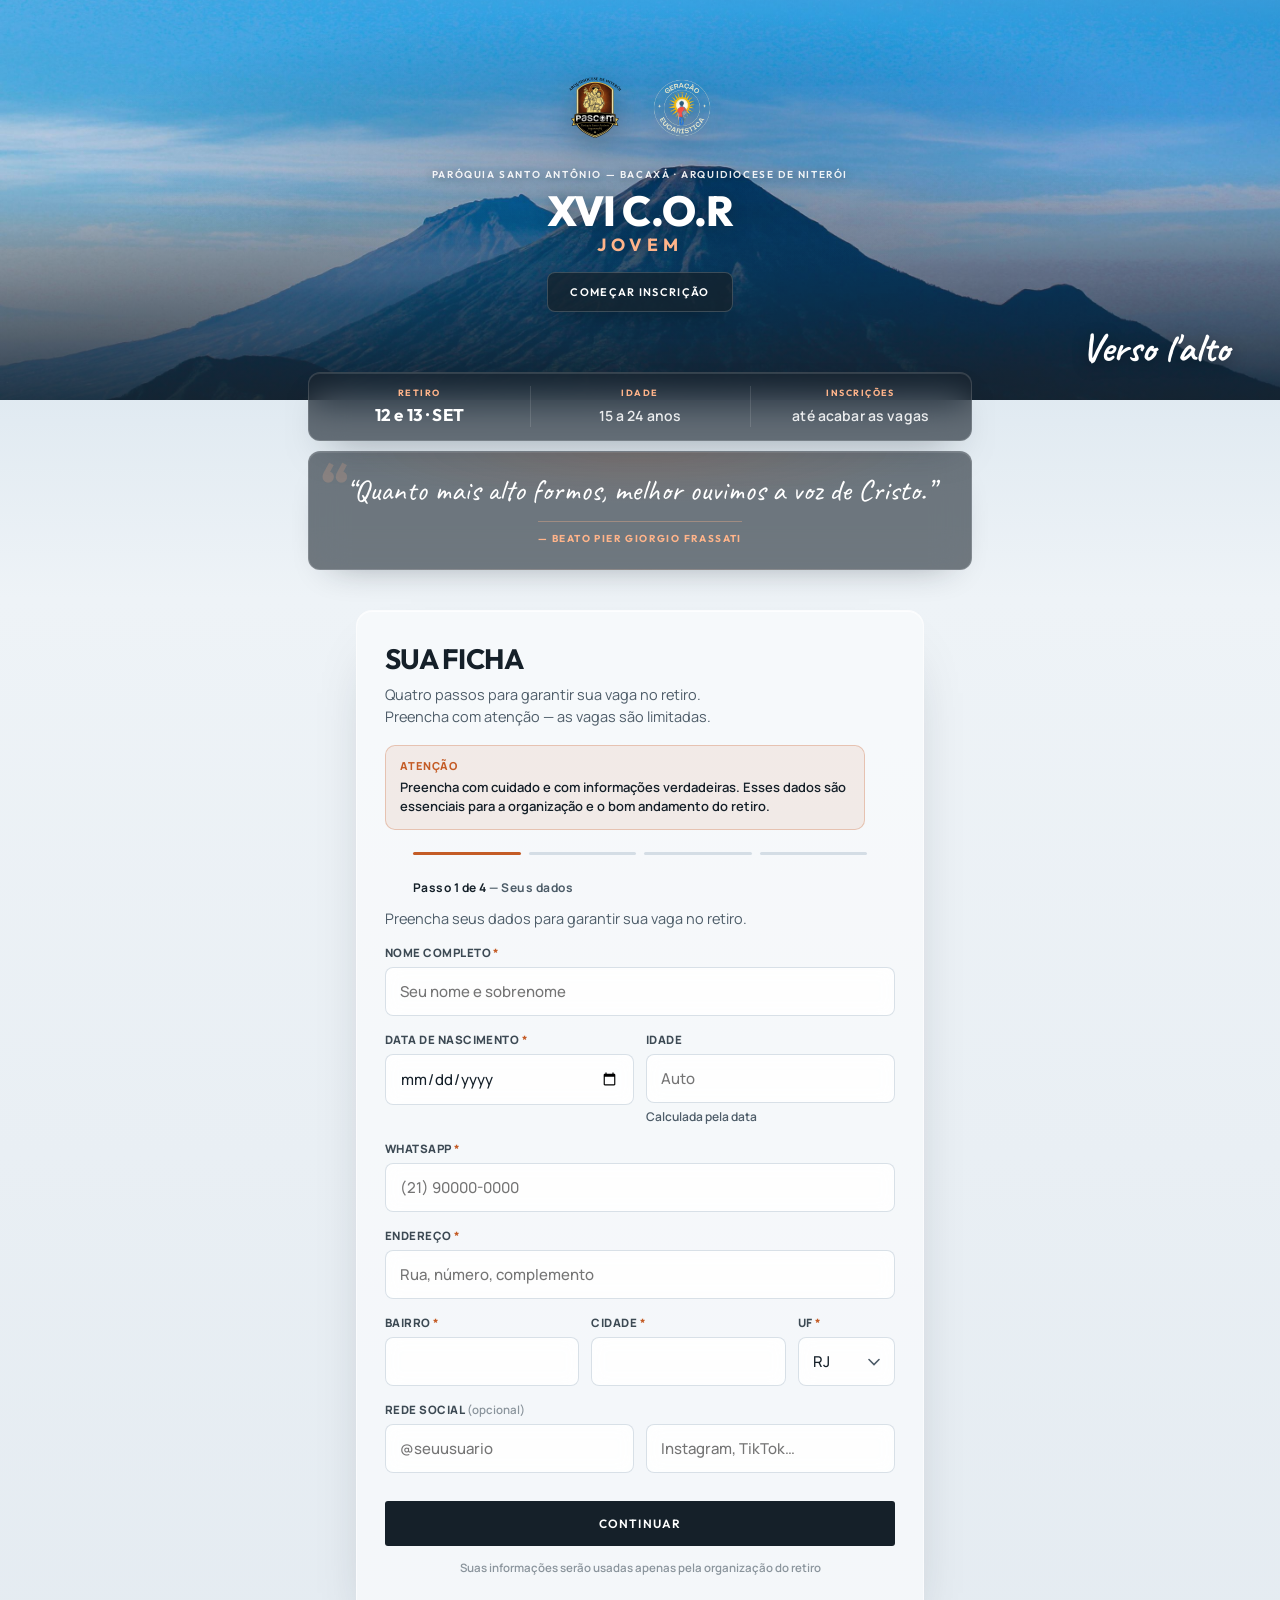
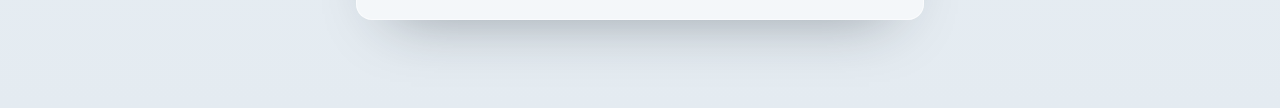
==== commit 5c128abd: "Polish dashboard and forms: mobile export, servo teams from panel, and clearer copy. Simplify the se" ====
--- a/index.html
+++ b/index.html
@@ -7,7 +7,7 @@
 <link rel="preconnect" href="https://fonts.googleapis.com">
 <link rel="preconnect" href="https://fonts.gstatic.com" crossorigin>
 <link href="https://fonts.googleapis.com/css2?family=Caveat:wght@600;700&family=Manrope:wght@400;500;600;700;800&family=Outfit:wght@500;600;700;800&display=swap" rel="stylesheet">
-<link rel="stylesheet" href="site.css">
+<link rel="stylesheet" href="css/site.css">
 
 </head>
 <body>
@@ -83,7 +83,11 @@
   <div class="board">
     <div class="board-head">
       <h2>Sua ficha</h2>
-      <p>Quatro passos. Sem pressa — mas as vagas acabam quando as fichas acabam.</p>
+      <p>Quatro passos para garantir sua vaga no retiro. Preencha com atenção — as vagas são limitadas.</p>
+      <aside class="form-notice" role="note">
+        <strong>Atenção</strong>
+        <p>Preencha com cuidado e com informações verdadeiras. Esses dados são essenciais para a organização e o bom andamento do retiro.</p>
+      </aside>
     </div>
 
     <form id="regForm" novalidate>
@@ -115,7 +119,7 @@
               <p class="hint">Calculada pela data</p>
             </div>
           </div>
-          <p class="field-error" data-for="idade" id="idadeError">O retiro é para jovens de 15 a 24 anos.</p>
+          <p class="field-error" data-for="idade">O retiro é para jovens de 15 a 24 anos.</p>
         </div>
 
         <div class="field">
@@ -170,11 +174,6 @@
 
         <div class="callout" id="minorBox">
           <p class="callout-title">Contato do responsável (menor de 18 anos)</p>
-          <div class="field tight">
-            <label class="lbl" for="respNome">Nome do responsável <span class="req">*</span></label>
-            <input class="ctrl" type="text" id="respNome" placeholder="Pai, mãe ou responsável">
-            <p class="field-error" data-for="respNome">Informe o nome do responsável.</p>
-          </div>
           <div class="field tight" style="margin-bottom:10px;">
             <label class="lbl" for="respTel">Telefone do responsável <span class="req">*</span></label>
             <input class="ctrl" type="tel" id="respTel" inputmode="numeric" placeholder="(21) 90000-0000">
@@ -315,13 +314,13 @@
             <select class="ctrl" id="tamanho">
               <option value="">Selecione</option>
               <option>PP</option><option>P</option><option>M</option>
-              <option>G</option><option>GG</option><option>XG</option>
+              <option>G</option><option>GG</option><option>XG</option><option>XXG</option>
             </select>
           </div>
         </div>
         <div class="field">
           <div class="consent">
-            <p>Declaro que as informações preenchidas nesta ficha são verdadeiras e autorizo minha participação no XVI C.O.R Jovem, nos dias 12 e 13 de setembro.</p>
+            <p>Declaro que as informações preenchidas nesta ficha são verdadeiras e autorizo minha participação no XVI C.O.R Jovem, nos dias 12 e 13 de setembro. Entendo que dados corretos são importantes para o bom andamento do retiro.</p>
             <label class="consent-check">
               <input type="checkbox" id="consentCheck" required>
               <span>Li e confirmo as informações acima</span>
@@ -331,6 +330,11 @@
         </div>
         <div class="callout" id="respConsentBox">
           <p class="callout-title">Autorização do responsável</p>
+          <div class="field tight">
+            <label class="lbl" for="respNome">Nome do responsável <span class="req">*</span></label>
+            <input class="ctrl" type="text" id="respNome" placeholder="Nome completo do responsável" autocomplete="name">
+            <p class="field-error" data-for="respNome">Informe o nome do responsável.</p>
+          </div>
           <div class="field tight">
             <label class="lbl" for="respCpf">CPF do responsável <span class="req">*</span></label>
             <input class="ctrl" type="text" id="respCpf" inputmode="numeric" placeholder="000.000.000-00" maxlength="14">
@@ -355,7 +359,7 @@
 
     <div class="success" id="successPanel">
       <div class="badge" aria-hidden="true">✓</div>
-      <h2>No cume!</h2>
+      <h2>Inscrição enviada!</h2>
       <p>Que alegria, <span class="name" id="successName"></span>!</p>
       <p>Sua inscrição no XVI C.O.R Jovem está confirmada. Fique de olho no WhatsApp — a organização envia o próximo passo em breve.</p>
       <p class="privacy" style="margin-top:18px" id="successId"></p>
@@ -371,7 +375,10 @@
   </div>
 </main>
 
-<script src="config.js"></script>
+<section id="contatoEquipe"></section>
+
+<script src="js/config.js"></script>
+<script src="js/site-common.js"></script>
 <script>
 (function(){
   const DRAFT_KEY = 'cor-jovem-draft-v1';
@@ -425,12 +432,7 @@
     (scope || form).querySelectorAll('.field-error.show').forEach(el => el.classList.remove('show'));
   }
 
-  function maskPhone(v){
-    const d = v.replace(/\D/g,'').slice(0,11);
-    if(d.length <= 2) return d.length ? '('+d : '';
-    if(d.length <= 7) return '('+d.slice(0,2)+') '+d.slice(2);
-    return '('+d.slice(0,2)+') '+d.slice(2,7)+'-'+d.slice(7);
-  }
+  function maskPhone(v){ return window.COR_SITE.maskPhone(v); }
   function maskCpf(v){
     const d = v.replace(/\D/g,'').slice(0,11);
     if(d.length <= 3) return d;
@@ -501,15 +503,7 @@
     minorBox.classList.toggle('show', minor);
     respConsentBox.classList.toggle('show', minor);
   }
-  function calcAge(dateStr){
-    if(!dateStr) return null;
-    const birth = new Date(dateStr + 'T12:00:00');
-    const today = new Date();
-    let age = today.getFullYear() - birth.getFullYear();
-    const m = today.getMonth() - birth.getMonth();
-    if(m < 0 || (m === 0 && today.getDate() < birth.getDate())) age--;
-    return age;
-  }
+  function calcAge(dateStr){ return window.COR_SITE.calcAge(dateStr); }
 
   nascimento.addEventListener('change', ()=>{
     const age = calcAge(nascimento.value);
@@ -621,9 +615,7 @@
       if(!uf){ ok = false; showError('Selecione a UF.'); }
 
       if(isMinor()){
-        const rn = document.getElementById('respNome').value.trim();
         const rt = document.getElementById('respTel').value.trim();
-        if(!rn){ setFieldError('respNome', true); ok = false; }
         if(!phoneOk(rt)){ setFieldError('respTel', true); ok = false; }
       }
     }
@@ -642,7 +634,9 @@
         setFieldError('consentCheck', true); ok = false;
       }
       if(isMinor()){
+        const rn = document.getElementById('respNome').value.trim();
         const cpf = document.getElementById('respCpf').value.replace(/\D/g,'');
+        if(!rn){ setFieldError('respNome', true); ok = false; }
         if(cpf.length !== 11){ setFieldError('respCpf', true); ok = false; }
         if(!document.getElementById('respConsentCheck').checked){
           setFieldError('respConsentCheck', true); ok = false;
@@ -798,54 +792,13 @@
   goTo(current);
   checkCapacity();
 
-  /* Santos peeping + frases */
-  (function saintPeeks(){
-    const root = document.getElementById('saintPeeks');
-    if(!root) return;
-
-    const lines = [
-      { who:'Pier Giorgio Frassati', text:'Verso l\'alto! A inscrição é só o primeiro passo da trilha.' },
-      { who:'Sta. Teresinha', text:'Pequenas coisas, grande amor — começa pelo seu nome completo.' },
-      { who:'Carlo Acutis', text:'A Eucaristia é a minha autoestrada para o céu. Dá o próximo passo com fé.' },
-      { who:'João Paulo II', text:'Não tenham medo! O C.O.R Jovem te espera no alto.' }
-    ];
-
-    const peeks = [...root.querySelectorAll('.peek')];
-    let i = 0;
-    let hideT = null;
-    const reduce = window.matchMedia('(prefers-reduced-motion: reduce)').matches;
-
-    function speak(){
-      peeks.forEach(p => {
-        p.classList.remove('on');
-        const b = p.querySelector('.peek-bubble');
-        b.classList.remove('show','hide');
-        b.innerHTML = '';
-      });
-
-      const peek = peeks[i % peeks.length];
-      const line = lines[i % lines.length];
-      const bubble = peek.querySelector('.peek-bubble');
-      peek.classList.add('on');
-      bubble.innerHTML = '<span class="who">'+line.who+'</span>'+line.text;
-      void bubble.offsetWidth;
-      bubble.classList.add('show');
-      i++;
-
-      clearTimeout(hideT);
-      hideT = setTimeout(()=>{
-        bubble.classList.remove('show');
-        bubble.classList.add('hide');
-        setTimeout(()=>{
-          peek.classList.remove('on');
-          bubble.classList.remove('hide');
-          setTimeout(speak, reduce ? 400 : 700);
-        }, reduce ? 100 : 320);
-      }, reduce ? 5000 : 4200);
-    }
-
-    setTimeout(speak, reduce ? 400 : 1000);
-  })();
+  window.COR_SITE.renderContato('#contatoEquipe');
+  window.COR_SITE.initSaintPeeks('saintPeeks', [
+    { who:'Pier Giorgio Frassati', text:'Verso l\'alto! A inscrição é só o primeiro passo da trilha.' },
+    { who:'Sta. Teresinha', text:'Pequenas coisas, grande amor — começa pelo seu nome completo.' },
+    { who:'Carlo Acutis', text:'A Eucaristia é a minha autoestrada para o céu. Dá o próximo passo com fé.' },
+    { who:'João Paulo II', text:'Não tenham medo! O C.O.R Jovem te espera no alto.' }
+  ]);
 })();
 </script>
 </body>
--- a/css/site.css
+++ b/css/site.css
@@ -0,0 +1,724 @@
+/* XVI C.O.R Jovem — visual "cume ao amanhecer" */
+:root{
+  --ink:#152029;
+  --slate:#4d5c68;
+  --mist:#d4dde5;
+  --paper:#fafbfc;
+  --paper2:#eef3f7;
+  --copper:#c45c26;
+  --copper-soft:rgba(196,92,38,.12);
+  --ice:#2f6f8f;
+  --snow:#fff;
+  --ok:#2a8f52;
+  --err:#9c4a3a;
+  --err-bg:#f7ebe8;
+  --ease:cubic-bezier(.22,.72,.2,1);
+}
+
+*{box-sizing:border-box}
+html{scroll-behavior:smooth}
+html,body{margin:0;padding:0}
+body{
+  font-family:'Manrope',sans-serif;
+  color:var(--ink);
+  min-height:100vh;
+  background:
+    radial-gradient(ellipse 100% 50% at 50% -10%, #d2e4f0 0%, transparent 50%),
+    linear-gradient(180deg, #c5d8e6 0%, var(--paper2) 35%, #e4ebf1 100%);
+  overflow-x:hidden;
+}
+
+/* ——— HERO ——— */
+.hero{
+  position:relative;
+  min-height:min(46vh, 400px);
+  display:grid;
+  place-items:center;
+  overflow:hidden;
+  background:#3d6f8f;
+}
+.hero-photo{
+  position:absolute; inset:0;
+  width:100%; height:100%;
+  object-fit:cover;
+  object-position:center 72%;
+  z-index:0;
+  animation:drift 28s ease-in-out alternate infinite;
+}
+@keyframes drift{
+  from{transform:scale(1.03) translateY(0)}
+  to{transform:scale(1.08) translateY(-1.5%)}
+}
+.hero::before{
+  content:"";
+  position:absolute; inset:0; z-index:1;
+  background:
+    radial-gradient(ellipse 65% 50% at 50% 36%, rgba(21,32,41,.22) 0%, transparent 68%),
+    linear-gradient(180deg, rgba(250,251,252,.22) 0%, transparent 28%),
+    linear-gradient(180deg, transparent 42%, rgba(21,32,41,.35) 70%, rgba(21,32,41,.78) 100%);
+  pointer-events:none;
+}
+.hero-inner{
+  position:relative; z-index:3;
+  width:min(640px, 92vw);
+  text-align:center;
+  padding: 28px 16px 56px;
+  animation:rise .8s var(--ease) both;
+}
+.hero-logos{
+  display:flex;
+  align-items:center;
+  justify-content:center;
+  gap: clamp(12px, 3vw, 20px);
+  margin: 0 auto 12px;
+}
+.hero-logo{
+  display:block;
+  height: auto;
+  object-fit: contain;
+  filter: drop-shadow(0 6px 14px rgba(21,32,41,.28));
+}
+.hero-logo-pascom{
+  width: clamp(48px, 11vw, 64px);
+}
+.hero-logo-geracao{
+  width: clamp(52px, 12vw, 70px);
+  border-radius: 50%;
+}
+@keyframes rise{
+  from{opacity:0; transform:translateY(14px)}
+  to{opacity:1; transform:none}
+}
+.parish{
+  margin:0 0 10px;
+  font-family:'Outfit',sans-serif;
+  font-size:10px;
+  font-weight:600;
+  letter-spacing:.16em;
+  text-transform:uppercase;
+  color:rgba(255,255,255,.9);
+  text-shadow:0 1px 10px rgba(21,32,41,.45);
+}
+.brand{
+  margin:0;
+  font-family:'Outfit',sans-serif;
+  font-weight:800;
+  font-size:clamp(28px, 5.8vw, 42px);
+  line-height:.95;
+  letter-spacing:-.02em;
+  text-transform:uppercase;
+  color:#fff;
+  text-shadow:0 2px 16px rgba(21,32,41,.4);
+}
+.brand em{
+  display:block;
+  margin-top:6px;
+  font-style:normal;
+  font-weight:700;
+  font-size:.42em;
+  letter-spacing:.28em;
+  color:#ffb48a;
+  text-shadow:0 1px 10px rgba(21,32,41,.35);
+}
+.hero-role{
+  display:inline-block;
+  margin:14px 0 0;
+  padding:6px 12px;
+  border:1px solid rgba(255,255,255,.35);
+  border-radius:3px;
+  font-family:'Outfit',sans-serif;
+  font-size:11px;
+  font-weight:700;
+  letter-spacing:.14em;
+  text-transform:uppercase;
+  color:#fff;
+  background:rgba(21,32,41,.28);
+  text-shadow:0 1px 8px rgba(21,32,41,.4);
+}
+.hero-lead{
+  margin:16px auto 0;
+  max-width:28ch;
+  font-size:clamp(14px, 2vw, 16px);
+  font-weight:500;
+  line-height:1.5;
+  color:rgba(21,32,41,.78);
+}
+.hero-cta{
+  display:inline-flex;
+  margin-top:18px;
+  padding:12px 22px;
+  border:1px solid rgba(255,255,255,.18);
+  border-radius:8px;
+  background:rgba(21,32,41,.72);
+  color:var(--snow);
+  font-family:'Outfit',sans-serif;
+  font-size:11px;
+  font-weight:600;
+  letter-spacing:.12em;
+  text-transform:uppercase;
+  text-decoration:none;
+  transition:transform .15s, background .15s, box-shadow .15s;
+  box-shadow:0 10px 24px -12px rgba(0,0,0,.55);
+  backdrop-filter:blur(12px);
+  -webkit-backdrop-filter:blur(12px);
+}
+.hero-cta:hover{background:rgba(0,0,0,.88); transform:translateY(-1px)}
+.motto{
+  position:absolute; z-index:3;
+  right:max(16px, 4vw);
+  bottom:max(16px, 3vh);
+  font-family:'Caveat',cursive;
+  font-weight:700;
+  font-size:clamp(26px, 5.5vw, 40px);
+  color:var(--snow);
+  transform:rotate(-8deg);
+  text-shadow:0 3px 16px rgba(0,0,0,.4);
+  pointer-events:none;
+  animation:rise 1s .15s var(--ease) both;
+  opacity:.92;
+}
+
+/* Showcase — infos + citação */
+.showcase{
+  position:relative;
+  z-index:4;
+  margin: -28px 16px 0;
+  max-width:680px;
+  margin-left:auto;
+  margin-right:auto;
+  padding:0 0 4px;
+}
+.trail{
+  max-width:100%;
+  margin:0;
+  padding:0 8px;
+  position:relative;
+  z-index:2;
+}
+.trail-card{
+  display:grid;
+  grid-template-columns:repeat(3,minmax(0,1fr));
+  gap:0;
+  background:rgba(21,32,41,.62);
+  border:1px solid rgba(255,255,255,.14);
+  border-radius:12px;
+  overflow:hidden;
+  box-shadow:
+    0 18px 40px -22px rgba(21,32,41,.5),
+    inset 0 1px 0 rgba(255,255,255,.12);
+  backdrop-filter:blur(18px) saturate(1.2);
+  -webkit-backdrop-filter:blur(18px) saturate(1.2);
+}
+.trail-card > div{
+  padding:14px 10px;
+  text-align:center;
+  position:relative;
+}
+.trail-card > div + div::before{
+  content:"";
+  position:absolute;
+  left:0; top:20%; bottom:20%;
+  width:1px;
+  background:rgba(255,255,255,.12);
+}
+.trail-card .k{
+  display:block;
+  font-family:'Outfit',sans-serif;
+  font-size:9px;
+  font-weight:700;
+  letter-spacing:.16em;
+  text-transform:uppercase;
+  color:#ffb48a;
+  margin-bottom:6px;
+}
+.trail-card .v{
+  font-family:'Outfit',sans-serif;
+  font-size:clamp(14px, 2.8vw, 17px);
+  font-weight:700;
+  letter-spacing:.01em;
+  color:#fff;
+  line-height:1.15;
+}
+.trail-card .v.sm{
+  font-family:'Manrope',sans-serif;
+  font-size:clamp(12px, 2.4vw, 14px);
+  font-weight:600;
+  color:rgba(255,255,255,.88);
+}
+
+.quote-band{
+  max-width:100%;
+  margin:10px 8px 0;
+  padding:0;
+  text-align:center;
+}
+.quote-band blockquote{
+  margin:0;
+  padding:20px 18px 22px;
+  background:
+    radial-gradient(ellipse 80% 80% at 50% 0%, rgba(196,92,38,.14) 0%, transparent 55%),
+    rgba(21,32,41,.58);
+  border:1px solid rgba(255,255,255,.14);
+  border-radius:12px;
+  box-shadow:
+    0 16px 36px -24px rgba(21,32,41,.45),
+    inset 0 1px 0 rgba(255,255,255,.1);
+  backdrop-filter:blur(18px) saturate(1.15);
+  -webkit-backdrop-filter:blur(18px) saturate(1.15);
+  position:relative;
+  overflow:hidden;
+}
+.quote-band blockquote::before{
+  content:"“";
+  position:absolute;
+  top:4px; left:12px;
+  font-family:'Outfit',sans-serif;
+  font-size:56px;
+  font-weight:800;
+  line-height:1;
+  color:rgba(255,180,138,.2);
+  pointer-events:none;
+}
+.quote-band p{
+  margin:0;
+  position:relative;
+  font-family:'Caveat',cursive;
+  font-size:clamp(22px, 4.5vw, 30px);
+  line-height:1.22;
+  color:#fff;
+}
+.quote-band cite{
+  display:inline-block;
+  margin-top:12px;
+  padding-top:10px;
+  border-top:1px solid rgba(255,180,138,.35);
+  font-style:normal;
+  font-family:'Outfit',sans-serif;
+  font-size:10px;
+  font-weight:700;
+  letter-spacing:.14em;
+  text-transform:uppercase;
+  color:#ffb48a;
+}
+
+@media(max-width:520px){
+  .showcase{margin-top:-12px}
+  .trail-card{grid-template-columns:1fr}
+  .trail-card > div + div::before{
+    left:18%; right:18%; top:0; bottom:auto; width:auto; height:1px;
+  }
+  .trail-card > div{padding:16px 14px}
+}
+
+/* ——— Santos ——— */
+.saint-peeks{position:fixed;inset:0;pointer-events:none;z-index:8;overflow:hidden}
+.peek{position:absolute;width:148px;opacity:0;transition:opacity .4s var(--ease)}
+.peek.on{opacity:1}
+.peek-left{left:0}
+.peek-right{right:0}
+.peek[data-i="0"]{top:18%}
+.peek[data-i="1"]{top:48%}
+.peek[data-i="2"]{top:14%}
+.peek[data-i="3"]{top:50%}
+.peek-fig{
+  width:136px;height:176px;overflow:hidden;
+  border-radius:2px;
+  filter:drop-shadow(0 16px 28px rgba(21,32,41,.3));
+  transform:translateX(-80%);
+  transition:transform .8s var(--ease);
+}
+.peek-right .peek-fig{margin-left:auto;transform:translateX(80%)}
+.peek.on .peek-fig,.peek-right.on .peek-fig{transform:translateX(0)}
+.peek-fig img{display:block;width:100%;height:100%;object-fit:cover;object-position:center top}
+.peek-bubble{
+  position:absolute;top:8px;width:170px;padding:11px 12px;
+  background:rgba(250,251,252,.97);
+  color:var(--ink);
+  border:1px solid rgba(21,32,41,.08);
+  border-radius:4px;
+  font-size:12px;font-weight:600;line-height:1.35;
+  box-shadow:0 14px 32px -16px rgba(21,32,41,.45);
+  opacity:0;visibility:hidden;transform:scale(.72);z-index:2;
+}
+.peek-left .peek-bubble{left:116px;transform-origin:left center}
+.peek-right .peek-bubble{right:116px;left:auto;transform-origin:right center}
+.peek-bubble.show{visibility:visible;animation:bubbleIn .4s var(--ease) forwards}
+.peek-bubble.hide{visibility:visible;animation:bubbleOut .3s ease forwards}
+.peek-bubble::after{display:none}
+.peek-bubble .who{
+  display:block;font-size:9px;font-weight:800;
+  letter-spacing:.1em;text-transform:uppercase;
+  color:var(--copper);margin-bottom:4px;
+}
+@keyframes bubbleIn{from{opacity:0;transform:scale(.72)}to{opacity:1;transform:scale(1)}}
+@keyframes bubbleOut{to{opacity:0;transform:scale(.85)}}
+
+@media(max-width:1100px){
+  .peek{width:118px}
+  .peek-fig{width:108px;height:138px}
+  .peek-left .peek-bubble{left:90px;width:148px}
+  .peek-right .peek-bubble{right:90px;width:148px}
+}
+@media(max-width:720px){
+  body{padding-bottom:130px}
+  .saint-peeks{z-index:12}
+  .hero{min-height:min(42vh, 360px)}
+  .hero-inner{padding:24px 16px 48px}
+  .peek{width:auto;top:auto!important;bottom:max(8px,env(safe-area-inset-bottom));max-width:46vw}
+  .peek-left,.peek[data-i="0"],.peek[data-i="1"]{left:2px;right:auto}
+  .peek-right,.peek[data-i="2"],.peek[data-i="3"]{right:2px;left:auto}
+  .peek-fig{width:88px;height:112px;transform:translateY(80%);border-radius:8px 8px 0 0}
+  .peek-right .peek-fig{margin-left:0;transform:translateY(80%)}
+  .peek.on .peek-fig,.peek-right.on .peek-fig{transform:translateY(0)}
+  .peek-bubble{
+    top:auto;bottom:calc(100% + 8px);width:min(200px,70vw);
+    transform-origin:bottom center;font-size:11.5px;
+  }
+  .peek-left .peek-bubble{left:4px}
+  .peek-right .peek-bubble{right:4px}
+}
+
+/* ——— Formulário ——— */
+.climb{
+  max-width:600px;
+  margin:36px auto 88px;
+  padding:0 16px;
+  position:relative;z-index:4;
+  animation:rise .85s .15s var(--ease) both;
+}
+.board{
+  background:rgba(250,251,252,.72);
+  border:1px solid rgba(255,255,255,.55);
+  border-radius:16px;
+  box-shadow:
+    0 28px 60px -34px rgba(21,32,41,.42),
+    inset 0 1px 0 rgba(255,255,255,.75);
+  backdrop-filter:blur(18px) saturate(1.25);
+  -webkit-backdrop-filter:blur(18px) saturate(1.25);
+  overflow:hidden;
+}
+.board-head{padding:30px 28px 0}
+.board-head h2{
+  margin:0 0 8px;
+  font-family:'Outfit',sans-serif;
+  font-size:clamp(22px,4vw,28px);
+  font-weight:700;
+  letter-spacing:-.02em;
+  text-transform:uppercase;
+}
+.board-head p{
+  margin:0 0 6px;
+  color:var(--slate);
+  font-size:14.5px;
+  line-height:1.55;
+  max-width:40ch;
+}
+.form-notice{
+  margin:16px 0 0;
+  padding:12px 14px;
+  border-radius:10px;
+  border:1.5px solid rgba(196,92,38,.28);
+  background:rgba(196,92,38,.09);
+  max-width:48ch;
+}
+.form-notice strong{
+  display:block;
+  font-size:11px;
+  font-weight:800;
+  letter-spacing:.08em;
+  text-transform:uppercase;
+  color:var(--copper);
+  margin-bottom:5px;
+}
+.form-notice p{
+  margin:0;
+  max-width:none;
+  font-size:13px;
+  line-height:1.5;
+  color:var(--ink);
+  font-weight:600;
+}
+
+.progress{display:flex;gap:8px;padding:20px 28px 0}
+.progress span{
+  flex:1;height:3px;border-radius:2px;
+  background:var(--mist);
+  transition:background .35s var(--ease);
+}
+.progress span.done{background:var(--ink)}
+.progress span.current{background:var(--copper)}
+
+.step-label{
+  padding:12px 28px 0;
+  font-size:12px;font-weight:700;
+  letter-spacing:.04em;
+  color:var(--slate);
+}
+.step-label strong{color:var(--ink)}
+
+form{padding:2px 28px 32px}
+.step{display:none}
+.step.active{display:block;animation:stepIn .3s var(--ease)}
+@keyframes stepIn{from{opacity:0;transform:translateY(10px)}to{opacity:1;transform:none}}
+.section-lead{font-size:14.5px;color:var(--slate);margin:12px 0 4px;line-height:1.5}
+
+.field{margin-top:16px}
+.field.tight{margin-top:10px}
+.lbl{
+  display:block;font-size:11.5px;font-weight:800;
+  letter-spacing:.04em;text-transform:uppercase;
+  color:#3d4a54;margin-bottom:7px;
+}
+.lbl .opt{font-weight:600;color:#8a949c;text-transform:none;letter-spacing:0}
+.lbl .req{color:var(--copper)}
+
+.ctrl{
+  width:100%;padding:13px 14px;
+  border-radius:8px;
+  border:1.5px solid rgba(212,221,229,.9);
+  font:inherit;font-size:15px;font-weight:500;
+  background:rgba(255,255,255,.78);
+  color:var(--ink);
+  transition:border-color .15s,box-shadow .15s,background .15s;
+  backdrop-filter:blur(8px);
+  -webkit-backdrop-filter:blur(8px);
+}
+.ctrl:hover{border-color:#b4c0cb;background:rgba(255,255,255,.9)}
+.ctrl:focus{
+  outline:none;
+  border-color:var(--ice);
+  background:#fff;
+  box-shadow:0 0 0 3px rgba(47,111,143,.16);
+}
+.ctrl.is-invalid{
+  border-color:var(--err);
+  box-shadow:0 0 0 3px rgba(156,74,58,.12);
+}
+textarea.ctrl{min-height:88px;resize:vertical}
+select.ctrl{
+  appearance:none;cursor:pointer;
+  background-image:url("data:image/svg+xml,%3Csvg xmlns='http://www.w3.org/2000/svg' width='12' height='8' fill='none'%3E%3Cpath d='M1 1.5 6 6.5 11 1.5' stroke='%234d5c68' stroke-width='1.6' stroke-linecap='round'/%3E%3C/svg%3E");
+  background-repeat:no-repeat;background-position:right 14px center;
+  padding-right:36px;
+}
+
+.row2{display:flex;gap:12px}
+.row2>*{flex:1;min-width:0}
+.row3{display:grid;grid-template-columns:1.4fr 1.4fr .7fr;gap:12px}
+@media(max-width:480px){.row2,.row3{display:grid;grid-template-columns:1fr}}
+
+.hint{font-size:12px;color:var(--slate);font-weight:600;margin:5px 0 0}
+.field-error{display:none;font-size:12px;font-weight:700;color:var(--err);margin-top:5px}
+.field-error.show{display:block}
+
+.choice-group{display:flex;gap:10px;flex-wrap:wrap}
+.choice{
+  flex:1;min-width:76px;text-align:center;
+  padding:12px;border-radius:8px;
+  border:1.5px solid rgba(212,221,229,.85);
+  background:rgba(255,255,255,.65);
+  font-size:13.5px;font-weight:700;color:var(--slate);
+  cursor:pointer;transition:border-color .15s,background .15s,box-shadow .15s;
+  backdrop-filter:blur(8px);
+  -webkit-backdrop-filter:blur(8px);
+}
+.choice input{position:absolute;opacity:0;pointer-events:none}
+.choice.active{
+  border-color:rgba(196,92,38,.55);
+  background:rgba(196,92,38,.14);
+  color:var(--ink);
+  box-shadow:inset 0 1px 0 rgba(255,255,255,.5);
+}
+
+.check-grid{display:flex;flex-wrap:wrap;gap:8px}
+.chk{
+  display:flex;align-items:center;gap:8px;
+  padding:10px 12px;border-radius:8px;
+  border:1.5px solid rgba(212,221,229,.85);
+  background:rgba(255,255,255,.65);
+  font-size:13px;font-weight:600;color:var(--slate);
+  cursor:pointer;
+  backdrop-filter:blur(8px);
+  -webkit-backdrop-filter:blur(8px);
+}
+.chk input{accent-color:var(--copper);width:15px;height:15px}
+.chk.active{border-color:rgba(196,92,38,.55);background:rgba(196,92,38,.14);color:var(--ink)}
+
+.conditional{display:none;margin-top:10px}
+.conditional.show{display:block}
+
+.callout{
+  display:none;margin-top:16px;padding:16px 16px 8px;
+  background:rgba(47,111,143,.1);
+  border:1.5px dashed rgba(47,111,143,.35);
+  border-radius:10px;
+  backdrop-filter:blur(10px);
+  -webkit-backdrop-filter:blur(10px);
+}
+.callout.show{display:block}
+.callout-title{margin:0 0 8px;font-size:12px;font-weight:800;color:var(--ice);letter-spacing:.04em;text-transform:uppercase}
+
+.consent{
+  background:rgba(238,243,247,.55);
+  border:1px solid rgba(255,255,255,.5);
+  border-radius:10px;
+  padding:16px;
+  margin-top:8px;
+  backdrop-filter:blur(10px);
+  -webkit-backdrop-filter:blur(10px);
+}
+.consent p{margin:0 0 14px;font-size:12.5px;color:var(--slate);line-height:1.55}
+.consent-check{display:flex;gap:10px;align-items:flex-start;cursor:pointer}
+.consent-check input{margin-top:2px;width:17px;height:17px;accent-color:var(--ink);flex-shrink:0}
+.consent-check span{font-size:13px;font-weight:700;line-height:1.45}
+
+.nav{display:flex;gap:10px;margin-top:28px}
+.btn{
+  flex:1;padding:15px 16px;border:none;border-radius:3px;
+  font-family:'Outfit',sans-serif;font-size:12px;font-weight:600;
+  letter-spacing:.1em;text-transform:uppercase;
+  cursor:pointer;transition:transform .12s,background .15s,border-color .15s;
+}
+.btn:active{transform:scale(.98)}
+.btn:disabled{opacity:.55;cursor:default;transform:none}
+.btn-ghost{
+  flex:0 0 auto;min-width:100px;
+  background:transparent;color:var(--slate);
+  border:1.5px solid var(--mist);
+}
+.btn-ghost:hover{border-color:var(--slate);color:var(--ink)}
+.btn-primary{background:var(--ink);color:var(--snow)}
+.btn-primary:hover{background:#000}
+
+.privacy{text-align:center;font-size:11.5px;color:#8a949c;margin-top:14px;font-weight:600}
+.banner-err{
+  display:none;margin-top:14px;padding:12px 14px;
+  background:var(--err-bg);color:var(--err);
+  border-radius:3px;font-size:13px;font-weight:700;
+}
+.banner-err.show{display:block}
+
+.success,.closed{display:none;padding:56px 28px 48px;text-align:center}
+.success.show,.closed.show{display:block;animation:stepIn .4s var(--ease)}
+.success .badge,.closed .badge{
+  width:72px;height:72px;border-radius:50%;margin:0 auto 20px;
+  display:flex;align-items:center;justify-content:center;
+}
+.success .badge{background:rgba(42,143,82,.12);color:var(--ok);font-size:28px}
+.closed .badge{
+  background:var(--copper-soft);color:var(--copper);
+  font-family:'Outfit',sans-serif;font-size:18px;font-weight:700;
+}
+.success h2,.closed h2{
+  font-family:'Outfit',sans-serif;font-size:28px;
+  margin:0 0 12px;letter-spacing:-.02em;text-transform:uppercase;
+}
+.success p,.closed p{font-size:15px;color:var(--slate);line-height:1.55;margin:0 0 8px}
+.success .name{color:var(--ink);font-weight:800}
+.closed .spots{
+  display:inline-block;margin-top:16px;padding:9px 14px;
+  background:rgba(47,111,143,.1);border-radius:3px;
+  font-size:11px;font-weight:800;color:var(--ice);
+  letter-spacing:.08em;text-transform:uppercase;
+}
+
+.sr-only{
+  position:absolute;width:1px;height:1px;padding:0;margin:-1px;
+  overflow:hidden;clip:rect(0,0,0,0);white-space:nowrap;border:0;
+}
+
+.contato-equipe{
+  max-width:720px;
+  margin:0 auto;
+  padding:48px 20px 72px;
+  text-align:center;
+}
+.contato-equipe h2{
+  margin:0 0 10px;
+  font-family:'Outfit',sans-serif;
+  font-size:clamp(18px, 3.5vw, 22px);
+  font-weight:800;
+  letter-spacing:.04em;
+  text-transform:uppercase;
+  color:var(--ink);
+  line-height:1.35;
+}
+.contato-equipe .lead{
+  margin:0 auto 28px;
+  max-width:42ch;
+  font-size:14px;
+  color:var(--slate);
+  line-height:1.5;
+}
+.wa-list{
+  display:grid;
+  grid-template-columns:repeat(2, minmax(0, 1fr));
+  gap:12px 16px;
+  max-width:520px;
+  margin:0 auto;
+  list-style:none;
+  padding:0;
+}
+.wa-list a{
+  display:flex;
+  flex-direction:column;
+  align-items:flex-start;
+  gap:4px;
+  padding:14px 16px;
+  text-align:left;
+  text-decoration:none;
+  color:var(--ink);
+  background:rgba(250,251,252,.62);
+  border:1px solid rgba(255,255,255,.55);
+  border-radius:12px;
+  box-shadow:
+    0 12px 28px -20px rgba(21,32,41,.35),
+    inset 0 1px 0 rgba(255,255,255,.7);
+  backdrop-filter:blur(14px) saturate(1.2);
+  -webkit-backdrop-filter:blur(14px) saturate(1.2);
+  transition:border-color .15s, transform .12s, background .15s, box-shadow .15s;
+}
+.wa-list a:hover{
+  border-color:rgba(37,211,102,.55);
+  background:rgba(244,252,247,.82);
+  transform:translateY(-1px);
+  box-shadow:0 16px 32px -18px rgba(21,32,41,.4);
+}
+.wa-list .wa-name{
+  font-family:'Outfit',sans-serif;
+  font-size:15px;
+  font-weight:700;
+  letter-spacing:.02em;
+}
+.wa-list .wa-num{
+  font-size:13px;
+  font-weight:600;
+  color:var(--slate);
+}
+.wa-list .wa-go{
+  margin-top:6px;
+  font-size:11px;
+  font-weight:800;
+  letter-spacing:.08em;
+  text-transform:uppercase;
+  color:#128C7E;
+}
+
+@media(max-width:520px){
+  .hero-inner{padding:22px 14px 44px}
+  .motto{font-size:24px; bottom:12px; right:12px}
+  form,.board-head{padding-left:20px;padding-right:20px}
+  .progress,.step-label{padding-left:20px;padding-right:20px}
+  .wa-list{grid-template-columns:1fr}
+}
+@media(prefers-reduced-motion:reduce){
+  *,*::before,*::after{animation:none!important;transition:none!important}
+  .hero-photo{animation:none!important;transform:none!important}
+  .board,.trail-card,.quote-band blockquote,.wa-list a,.hero-cta,.ctrl,.choice,.chk{
+    backdrop-filter:none;
+    -webkit-backdrop-filter:none;
+  }
+  .board{background:rgba(250,251,252,.94)}
+  .trail-card{background:rgba(21,32,41,.88)}
+  .quote-band blockquote{background:rgba(21,32,41,.9)}
+}
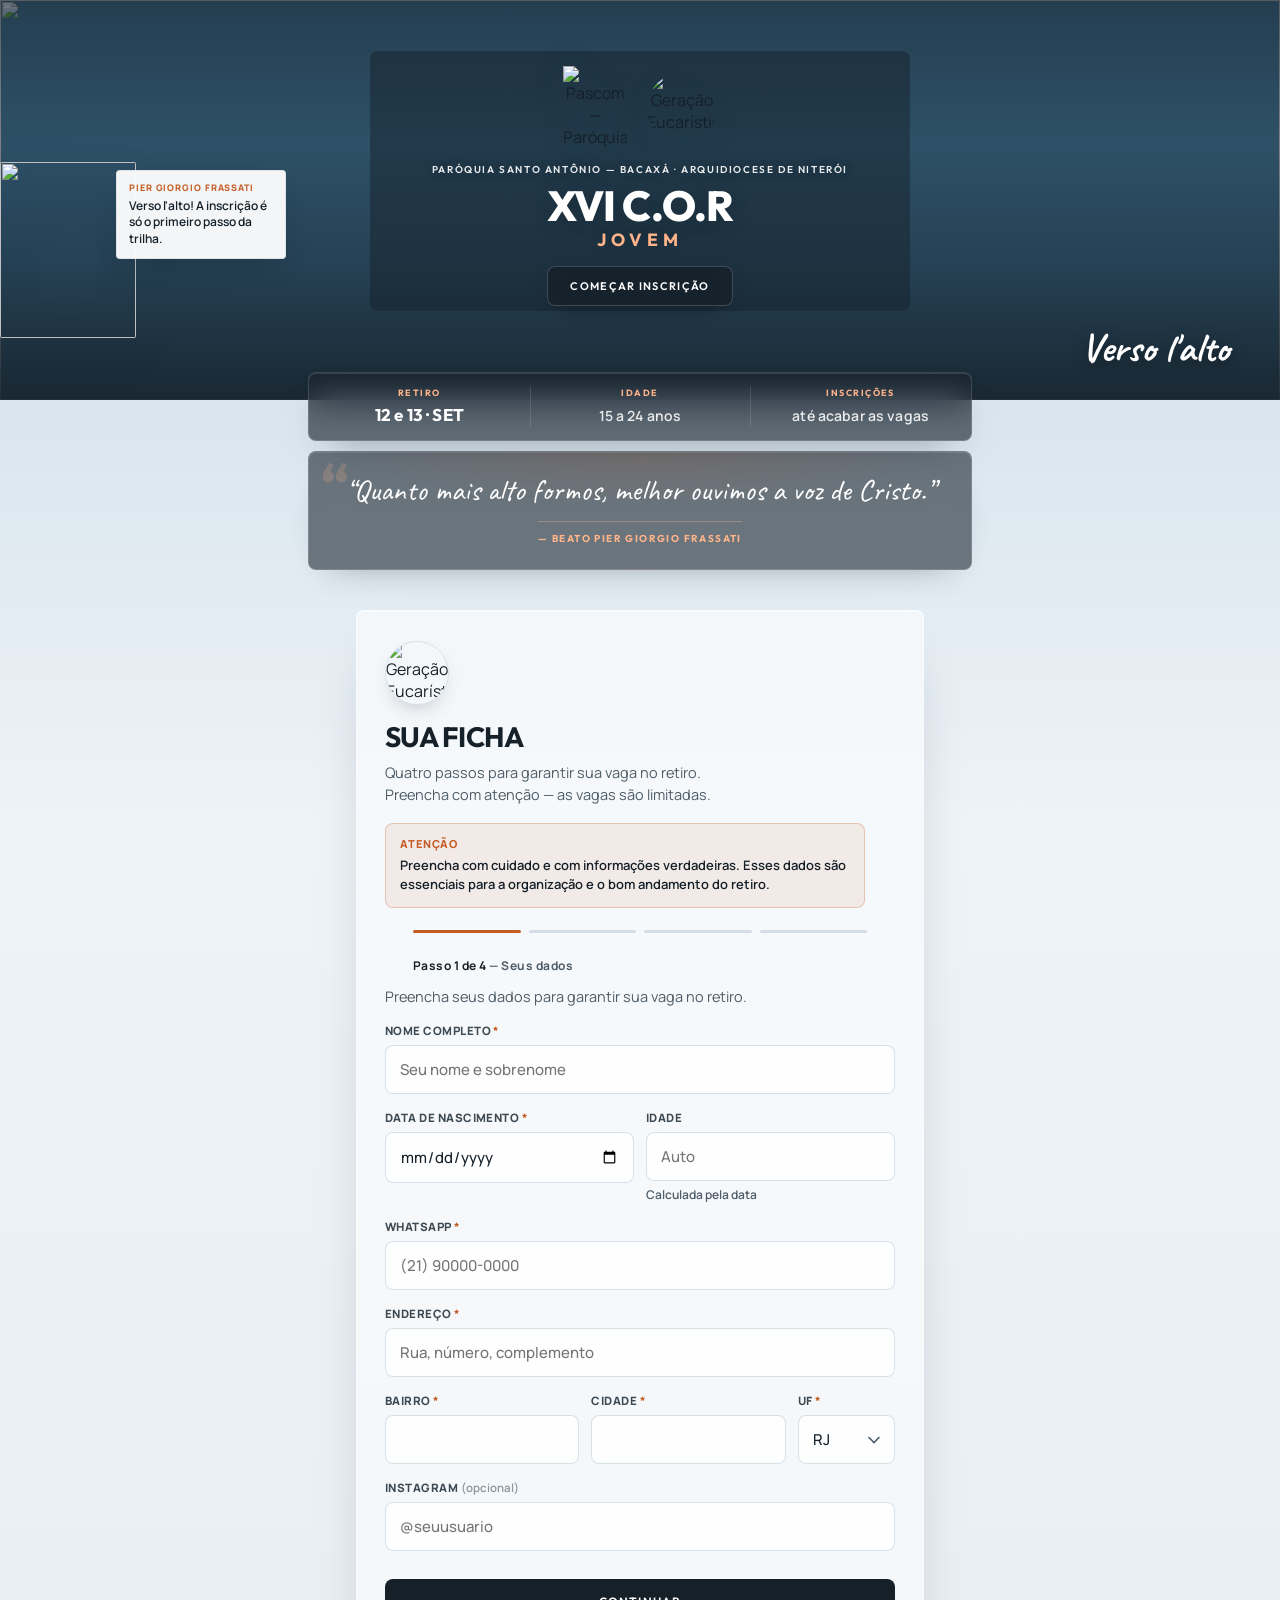
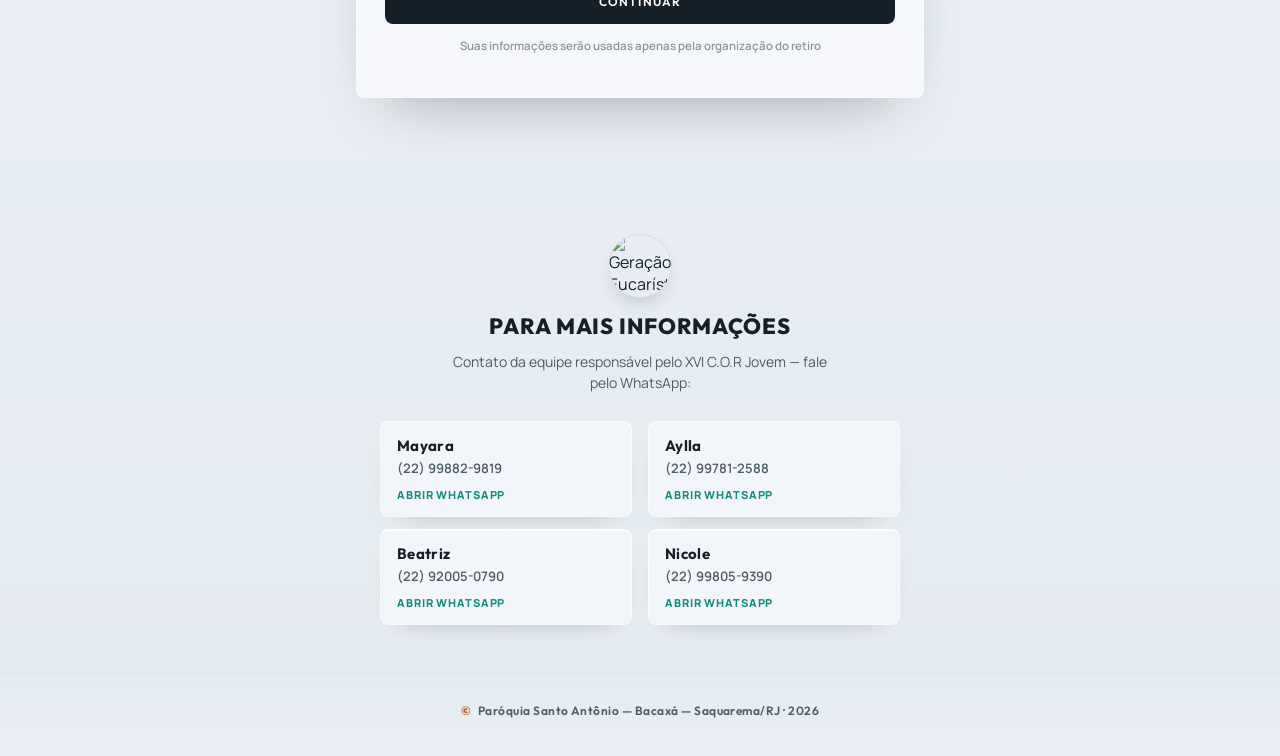
==== commit f727dfa6: "Add site branding touches across public pages and the painel. Custom scrollbars, Geração Eucarística" ====
--- a/index.html
+++ b/index.html
@@ -1,13 +1,36 @@
 <!DOCTYPE html>
-<html lang="pt-BR">
+<html lang="pt-BR" prefix="og: https://ogp.me/ns#">
 <head>
 <meta charset="UTF-8">
 <meta name="viewport" content="width=device-width, initial-scale=1.0">
 <title>XVI C.O.R Jovem — Inscrição</title>
+<meta name="description" content="Inscreva-se no XVI C.O.R Jovem — Paróquia Santo Antônio, Bacaxá. Retiro nos dias 12 e 13 de setembro. Verso l'alto!">
+<meta name="theme-color" content="#2f6f8f">
+
+<meta property="og:type" content="website">
+<meta property="og:locale" content="pt_BR">
+<meta property="og:site_name" content="XVI C.O.R Jovem">
+<meta property="og:title" content="XVI C.O.R Jovem — Inscrição">
+<meta property="og:description" content="Garanta sua vaga no retiro! Paróquia Santo Antônio — Bacaxá · 12 e 13 de setembro. Verso l'alto.">
+<meta property="og:url" content="https://efserafim.github.io/inscricoes-cor-jovem/">
+<meta property="og:image" content="https://efserafim.github.io/inscricoes-cor-jovem/image/og/whatsapp.jpg">
+<meta property="og:image:secure_url" content="https://efserafim.github.io/inscricoes-cor-jovem/image/og/whatsapp.jpg">
+<meta property="og:image:type" content="image/jpeg">
+<meta property="og:image:width" content="1200">
+<meta property="og:image:height" content="630">
+<meta property="og:image:alt" content="Montanha azul com a frase verso l'alto">
+
+<meta name="twitter:card" content="summary_large_image">
+<meta name="twitter:title" content="XVI C.O.R Jovem — Inscrição">
+<meta name="twitter:description" content="Garanta sua vaga no retiro! Paróquia Santo Antônio — Bacaxá · 12 e 13 de setembro. Verso l'alto.">
+<meta name="twitter:image" content="https://efserafim.github.io/inscricoes-cor-jovem/image/og/whatsapp.jpg">
+
 <link rel="preconnect" href="https://fonts.googleapis.com">
 <link rel="preconnect" href="https://fonts.gstatic.com" crossorigin>
 <link href="https://fonts.googleapis.com/css2?family=Caveat:wght@600;700&family=Manrope:wght@400;500;600;700;800&family=Outfit:wght@500;600;700;800&display=swap" rel="stylesheet">
-<link rel="stylesheet" href="css/site.css">
+<link rel="icon" href="image/logos/geracao-eucaristica.png" type="image/png">
+<link rel="apple-touch-icon" href="image/logos/geracao-eucaristica.png">
+<link rel="stylesheet" href="css/site.css?v=20260723d">
 
 </head>
 <body>
@@ -16,35 +39,35 @@
   <div class="peek peek-left" data-i="0">
     <div class="peek-bubble"></div>
     <div class="peek-fig">
-      <img src="image/peek-frassati.png" alt="" width="300" height="400" decoding="async">
+      <img src="image/peeks/frassati.png" alt="" width="300" height="400" decoding="async">
     </div>
   </div>
   <div class="peek peek-left" data-i="1">
     <div class="peek-bubble"></div>
     <div class="peek-fig">
-      <img src="image/peek-teresinha.png" alt="" width="300" height="400" decoding="async">
+      <img src="image/peeks/teresinha.png" alt="" width="300" height="400" decoding="async">
     </div>
   </div>
   <div class="peek peek-right" data-i="2">
     <div class="peek-bubble"></div>
     <div class="peek-fig">
-      <img src="image/peek-carlo.png" alt="" width="300" height="400" decoding="async">
+      <img src="image/peeks/carlo.png" alt="" width="300" height="400" decoding="async">
     </div>
   </div>
   <div class="peek peek-right" data-i="3">
     <div class="peek-bubble"></div>
     <div class="peek-fig">
-      <img src="image/peek-jp2.png" alt="" width="300" height="400" decoding="async">
+      <img src="image/peeks/jp2.png" alt="" width="300" height="400" decoding="async">
     </div>
   </div>
 </div>
 
 <header class="hero" aria-label="XVI C.O.R Jovem">
-  <img class="hero-photo" src="image/montanha-azul.jpg" alt="" width="1600" height="900" decoding="async" fetchpriority="high">
+  <img class="hero-photo" src="image/hero/montanha-azul.jpg" alt="" width="1600" height="900" decoding="async" fetchpriority="high">
   <div class="hero-inner">
     <div class="hero-logos" aria-label="Parceiros">
-      <img class="hero-logo hero-logo-pascom" src="image/logo-1.png" alt="Pascom — Paróquia Santo Antônio" width="120" height="160" decoding="async">
-      <img class="hero-logo hero-logo-geracao" src="image/logo-2.png" alt="Geração Eucarística" width="120" height="120" decoding="async">
+      <img class="hero-logo hero-logo-pascom" src="image/logos/pascom.png" alt="Pascom — Paróquia Santo Antônio" width="120" height="160" decoding="async">
+      <img class="hero-logo hero-logo-geracao" src="image/logos/geracao-eucaristica.png" alt="Geração Eucarística" width="120" height="120" decoding="async">
     </div>
     <p class="parish">Paróquia Santo Antônio — Bacaxá · Arquidiocese de Niterói</p>
     <h1 class="brand">XVI C.O.R<em>Jovem</em></h1>
@@ -82,6 +105,7 @@
 <main class="climb" id="inscricao">
   <div class="board">
     <div class="board-head">
+      <img class="board-mark" src="image/logos/geracao-eucaristica.png" alt="Geração Eucarística" width="64" height="64" decoding="async">
       <h2>Sua ficha</h2>
       <p>Quatro passos para garantir sua vaga no retiro. Preencha com atenção — as vagas são limitadas.</p>
       <aside class="form-notice" role="note">
@@ -165,11 +189,8 @@
         </div>
 
         <div class="field">
-          <label class="lbl">Rede social <span class="opt">(opcional)</span></label>
-          <div class="row2">
-            <input class="ctrl" type="text" id="rede1" placeholder="@seuusuario" autocomplete="off">
-            <input class="ctrl" type="text" id="rede1nome" placeholder="Instagram, TikTok…" autocomplete="off">
-          </div>
+          <label class="lbl" for="rede1">Instagram <span class="opt">(opcional)</span></label>
+          <input class="ctrl" type="text" id="rede1" placeholder="@seuusuario" autocomplete="off">
         </div>
 
         <div class="callout" id="minorBox">
@@ -358,6 +379,7 @@
     </form>
 
     <div class="success" id="successPanel">
+      <img class="board-mark" src="image/logos/geracao-eucaristica.png" alt="" width="64" height="64" decoding="async">
       <div class="badge" aria-hidden="true">✓</div>
       <h2>Inscrição enviada!</h2>
       <p>Que alegria, <span class="name" id="successName"></span>!</p>
@@ -376,6 +398,10 @@
 </main>
 
 <section id="contatoEquipe"></section>
+
+<footer class="site-footer">
+  <p><span class="footer-mark" aria-hidden="true">©</span> Paróquia Santo Antônio — Bacaxá — Saquarema/RJ · 2026</p>
+</footer>
 
 <script src="js/config.js"></script>
 <script src="js/site-common.js"></script>
@@ -390,6 +416,7 @@
   ];
 
   const form = document.getElementById('regForm');
+  if (window.COR_SITE) window.COR_SITE.mountSpamGuard(form);
   const steps = [...form.querySelectorAll('.step')];
   const progress = document.getElementById('progress');
   const stepLabel = document.getElementById('stepLabel');
@@ -406,7 +433,7 @@
 
   const FIELD_IDS = [
     'nome','nascimento','whatsapp','endereco','bairro','cidade','uf',
-    'rede1','rede1nome','respNome','respTel','respCpf',
+    'rede1','respNome','respTel','respCpf',
     'movimento','missasOnde','comorbidadeQual','medicamentoQual','alergiaQual',
     'urgenciaNome','urgenciaParentesco','urgenciaTel','comoSoube','expectativa','tamanho'
   ];
@@ -662,6 +689,12 @@
 
   form.addEventListener('submit', async (e)=>{
     e.preventDefault();
+    if (window.COR_SITE && window.COR_SITE.isSpamSubmission(form)) {
+      /* bot: simula sucesso sem gravar */
+      form.style.display = 'none';
+      document.getElementById('successPanel').classList.add('show');
+      return;
+    }
     if(!validateStep(3)) return;
     if(!window.COR_API){
       showError('Configuração não carregou. Abra a pasta completa do projeto.');
@@ -687,7 +720,7 @@
       cidade: document.getElementById('cidade').value.trim(),
       uf: document.getElementById('uf').value,
       rede_usuario: document.getElementById('rede1').value.trim() || null,
-      rede_nome: document.getElementById('rede1nome').value.trim() || null,
+      rede_nome: document.getElementById('rede1').value.trim() ? 'Instagram' : null,
       menor_idade: minor,
       responsavel_nome: minor ? document.getElementById('respNome').value.trim() : null,
       responsavel_telefone: minor ? document.getElementById('respTel').value.trim() : null,
@@ -726,9 +759,8 @@
       }
 
       const dupes = await window.COR_API.findByWhatsapp(whatsapp);
-      const active = dupes.filter(d => d.status !== 'cancelada');
-      if(active.length){
-        showError('Já existe uma inscrição com este WhatsApp (' + (active[0].nome || 'outro jovem') + '). Se precisar corrigir, fale com a organização.');
+      if(dupes.length){
+        showError('Já existe uma inscrição ativa com este WhatsApp. Se precisar corrigir, fale com a organização.');
         submitBtn.disabled = false;
         submitBtn.textContent = 'Confirmar inscrição';
         return;
@@ -750,6 +782,16 @@
       document.getElementById('successPanel').classList.add('show');
     }catch(err){
       console.error(err);
+      if(err && (err.code === 'VAGAS_ESGOTADAS' || /VAGAS_ESGOTADAS/i.test(String(err.message||'')))){
+        showClosed();
+        return;
+      }
+      if(err && (err.code === 'RATE_LIMITED' || /RATE_LIMITED/i.test(String(err.message||'')))){
+        showError('Muitas tentativas com este número. Aguarde alguns minutos e tente de novo.');
+        submitBtn.disabled = false;
+        submitBtn.textContent = 'Confirmar inscrição';
+        return;
+      }
       showError('Não deu pra enviar agora. Verifique sua conexão e tente de novo.');
       submitBtn.disabled = false;
       submitBtn.textContent = 'Confirmar inscrição';
--- a/css/site.css
+++ b/css/site.css
@@ -1,4 +1,4 @@
-/* XVI C.O.R Jovem — visual "cume ao amanhecer" */
+
 :root{
   --ink:#152029;
   --slate:#4d5c68;
@@ -13,6 +13,7 @@
   --err:#9c4a3a;
   --err-bg:#f7ebe8;
   --ease:cubic-bezier(.22,.72,.2,1);
+  --radius:8px;
 }
 
 *{box-sizing:border-box}
@@ -28,7 +29,33 @@
   overflow-x:hidden;
 }
 
-/* ——— HERO ——— */
+html{
+  scrollbar-width:thin;
+  scrollbar-color:var(--copper) var(--paper2);
+}
+*{
+  scrollbar-width:thin;
+  scrollbar-color:var(--copper) var(--mist);
+}
+*::-webkit-scrollbar{
+  width:10px;
+  height:10px;
+}
+*::-webkit-scrollbar-track{
+  background:var(--paper2);
+  border-radius:999px;
+}
+*::-webkit-scrollbar-thumb{
+  background:linear-gradient(180deg, var(--copper), #a34a1f);
+  border-radius:999px;
+  border:2px solid var(--paper2);
+}
+*::-webkit-scrollbar-thumb:hover{
+  background:linear-gradient(180deg, var(--ice), #245a75);
+}
+*::-webkit-scrollbar-corner{ background:transparent; }
+
+
 .hero{
   position:relative;
   min-height:min(46vh, 400px);
@@ -53,9 +80,7 @@
   content:"";
   position:absolute; inset:0; z-index:1;
   background:
-    radial-gradient(ellipse 65% 50% at 50% 36%, rgba(21,32,41,.22) 0%, transparent 68%),
-    linear-gradient(180deg, rgba(250,251,252,.22) 0%, transparent 28%),
-    linear-gradient(180deg, transparent 42%, rgba(21,32,41,.35) 70%, rgba(21,32,41,.78) 100%);
+    linear-gradient(180deg, rgba(21,32,41,.62) 0%, rgba(21,32,41,.38) 36%, rgba(21,32,41,.58) 66%, rgba(21,32,41,.9) 100%);
   pointer-events:none;
 }
 .hero-inner{
@@ -64,6 +89,17 @@
   text-align:center;
   padding: 28px 16px 56px;
   animation:rise .8s var(--ease) both;
+}
+.hero-inner::before{
+  content:"";
+  position:absolute;
+  left:50%; top:4%; bottom:16%;
+  width:min(100%, 540px);
+  transform:translateX(-50%);
+  background:rgba(21,32,41,.45);
+  border-radius:var(--radius);
+  z-index:-1;
+  pointer-events:none;
 }
 .hero-logos{
   display:flex;
@@ -125,14 +161,14 @@
   margin:14px 0 0;
   padding:6px 12px;
   border:1px solid rgba(255,255,255,.35);
-  border-radius:3px;
+  border-radius:var(--radius);
   font-family:'Outfit',sans-serif;
   font-size:11px;
   font-weight:700;
   letter-spacing:.14em;
   text-transform:uppercase;
   color:#fff;
-  background:rgba(21,32,41,.28);
+  background:rgba(21,32,41,.42);
   text-shadow:0 1px 8px rgba(21,32,41,.4);
 }
 .hero-lead{
@@ -141,14 +177,15 @@
   font-size:clamp(14px, 2vw, 16px);
   font-weight:500;
   line-height:1.5;
-  color:rgba(21,32,41,.78);
+  color:rgba(255,255,255,.92);
+  text-shadow:0 1px 10px rgba(21,32,41,.45);
 }
 .hero-cta{
   display:inline-flex;
   margin-top:18px;
   padding:12px 22px;
   border:1px solid rgba(255,255,255,.18);
-  border-radius:8px;
+  border-radius:var(--radius);
   background:rgba(21,32,41,.72);
   color:var(--snow);
   font-family:'Outfit',sans-serif;
@@ -178,7 +215,7 @@
   opacity:.92;
 }
 
-/* Showcase — infos + citação */
+
 .showcase{
   position:relative;
   z-index:4;
@@ -201,7 +238,7 @@
   gap:0;
   background:rgba(21,32,41,.62);
   border:1px solid rgba(255,255,255,.14);
-  border-radius:12px;
+  border-radius:var(--radius);
   overflow:hidden;
   box-shadow:
     0 18px 40px -22px rgba(21,32,41,.5),
@@ -259,7 +296,7 @@
     radial-gradient(ellipse 80% 80% at 50% 0%, rgba(196,92,38,.14) 0%, transparent 55%),
     rgba(21,32,41,.58);
   border:1px solid rgba(255,255,255,.14);
-  border-radius:12px;
+  border-radius:var(--radius);
   box-shadow:
     0 16px 36px -24px rgba(21,32,41,.45),
     inset 0 1px 0 rgba(255,255,255,.1);
@@ -310,7 +347,7 @@
   .trail-card > div{padding:16px 14px}
 }
 
-/* ——— Santos ——— */
+
 .saint-peeks{position:fixed;inset:0;pointer-events:none;z-index:8;overflow:hidden}
 .peek{position:absolute;width:148px;opacity:0;transition:opacity .4s var(--ease)}
 .peek.on{opacity:1}
@@ -378,7 +415,7 @@
   .peek-right .peek-bubble{right:4px}
 }
 
-/* ——— Formulário ——— */
+
 .climb{
   max-width:600px;
   margin:36px auto 88px;
@@ -389,7 +426,7 @@
 .board{
   background:rgba(250,251,252,.72);
   border:1px solid rgba(255,255,255,.55);
-  border-radius:16px;
+  border-radius:var(--radius);
   box-shadow:
     0 28px 60px -34px rgba(21,32,41,.42),
     inset 0 1px 0 rgba(255,255,255,.75);
@@ -398,6 +435,19 @@
   overflow:hidden;
 }
 .board-head{padding:30px 28px 0}
+.board-mark{
+  display:block;
+  width:64px; height:64px;
+  margin:0 0 14px;
+  border-radius:50%;
+  object-fit:cover;
+  border:1px solid rgba(212,221,229,.9);
+  box-shadow:0 10px 24px -14px rgba(21,32,41,.45);
+}
+.success .board-mark,
+.closed .board-mark{
+  margin:0 auto 16px;
+}
 .board-head h2{
   margin:0 0 8px;
   font-family:'Outfit',sans-serif;
@@ -416,7 +466,7 @@
 .form-notice{
   margin:16px 0 0;
   padding:12px 14px;
-  border-radius:10px;
+  border-radius:var(--radius);
   border:1.5px solid rgba(196,92,38,.28);
   background:rgba(196,92,38,.09);
   max-width:48ch;
@@ -474,7 +524,7 @@
 
 .ctrl{
   width:100%;padding:13px 14px;
-  border-radius:8px;
+  border-radius:var(--radius);
   border:1.5px solid rgba(212,221,229,.9);
   font:inherit;font-size:15px;font-weight:500;
   background:rgba(255,255,255,.78);
@@ -514,7 +564,7 @@
 .choice-group{display:flex;gap:10px;flex-wrap:wrap}
 .choice{
   flex:1;min-width:76px;text-align:center;
-  padding:12px;border-radius:8px;
+  padding:12px;border-radius:var(--radius);
   border:1.5px solid rgba(212,221,229,.85);
   background:rgba(255,255,255,.65);
   font-size:13.5px;font-weight:700;color:var(--slate);
@@ -533,7 +583,7 @@
 .check-grid{display:flex;flex-wrap:wrap;gap:8px}
 .chk{
   display:flex;align-items:center;gap:8px;
-  padding:10px 12px;border-radius:8px;
+  padding:10px 12px;border-radius:var(--radius);
   border:1.5px solid rgba(212,221,229,.85);
   background:rgba(255,255,255,.65);
   font-size:13px;font-weight:600;color:var(--slate);
@@ -551,7 +601,7 @@
   display:none;margin-top:16px;padding:16px 16px 8px;
   background:rgba(47,111,143,.1);
   border:1.5px dashed rgba(47,111,143,.35);
-  border-radius:10px;
+  border-radius:var(--radius);
   backdrop-filter:blur(10px);
   -webkit-backdrop-filter:blur(10px);
 }
@@ -561,7 +611,7 @@
 .consent{
   background:rgba(238,243,247,.55);
   border:1px solid rgba(255,255,255,.5);
-  border-radius:10px;
+  border-radius:var(--radius);
   padding:16px;
   margin-top:8px;
   backdrop-filter:blur(10px);
@@ -574,7 +624,7 @@
 
 .nav{display:flex;gap:10px;margin-top:28px}
 .btn{
-  flex:1;padding:15px 16px;border:none;border-radius:3px;
+  flex:1;padding:15px 16px;border:none;border-radius:var(--radius);
   font-family:'Outfit',sans-serif;font-size:12px;font-weight:600;
   letter-spacing:.1em;text-transform:uppercase;
   cursor:pointer;transition:transform .12s,background .15s,border-color .15s;
@@ -594,7 +644,7 @@
 .banner-err{
   display:none;margin-top:14px;padding:12px 14px;
   background:var(--err-bg);color:var(--err);
-  border-radius:3px;font-size:13px;font-weight:700;
+  border-radius:var(--radius);font-size:13px;font-weight:700;
 }
 .banner-err.show{display:block}
 
@@ -617,7 +667,7 @@
 .success .name{color:var(--ink);font-weight:800}
 .closed .spots{
   display:inline-block;margin-top:16px;padding:9px 14px;
-  background:rgba(47,111,143,.1);border-radius:3px;
+  background:rgba(47,111,143,.1);border-radius:var(--radius);
   font-size:11px;font-weight:800;color:var(--ice);
   letter-spacing:.08em;text-transform:uppercase;
 }
@@ -630,8 +680,11 @@
 .contato-equipe{
   max-width:720px;
   margin:0 auto;
-  padding:48px 20px 72px;
+  padding:48px 20px 40px;
   text-align:center;
+}
+.contato-equipe .contato-mark{
+  margin:0 auto 14px;
 }
 .contato-equipe h2{
   margin:0 0 10px;
@@ -670,7 +723,7 @@
   color:var(--ink);
   background:rgba(250,251,252,.62);
   border:1px solid rgba(255,255,255,.55);
-  border-radius:12px;
+  border-radius:var(--radius);
   box-shadow:
     0 12px 28px -20px rgba(21,32,41,.35),
     inset 0 1px 0 rgba(255,255,255,.7);
@@ -722,3 +775,37 @@
   .trail-card{background:rgba(21,32,41,.88)}
   .quote-band blockquote{background:rgba(21,32,41,.9)}
 }
+
+
+.hp-wrap{
+  position:absolute !important;
+  left:-10000px !important;
+  top:auto !important;
+  width:1px !important;
+  height:1px !important;
+  overflow:hidden !important;
+  opacity:0 !important;
+  pointer-events:none !important;
+}
+
+.site-footer{
+  margin:8px auto 0;
+  padding:28px 20px max(36px, env(safe-area-inset-bottom));
+  text-align:center;
+  border-top:1px solid rgba(212,221,229,.65);
+  background:linear-gradient(180deg, transparent, rgba(238,243,247,.55));
+}
+.site-footer p{
+  margin:0;
+  font-family:'Outfit',sans-serif;
+  font-size:12px;
+  font-weight:600;
+  letter-spacing:.04em;
+  color:var(--slate);
+  line-height:1.5;
+}
+.site-footer .footer-mark{
+  color:var(--copper);
+  font-weight:800;
+  margin-right:4px;
+}
